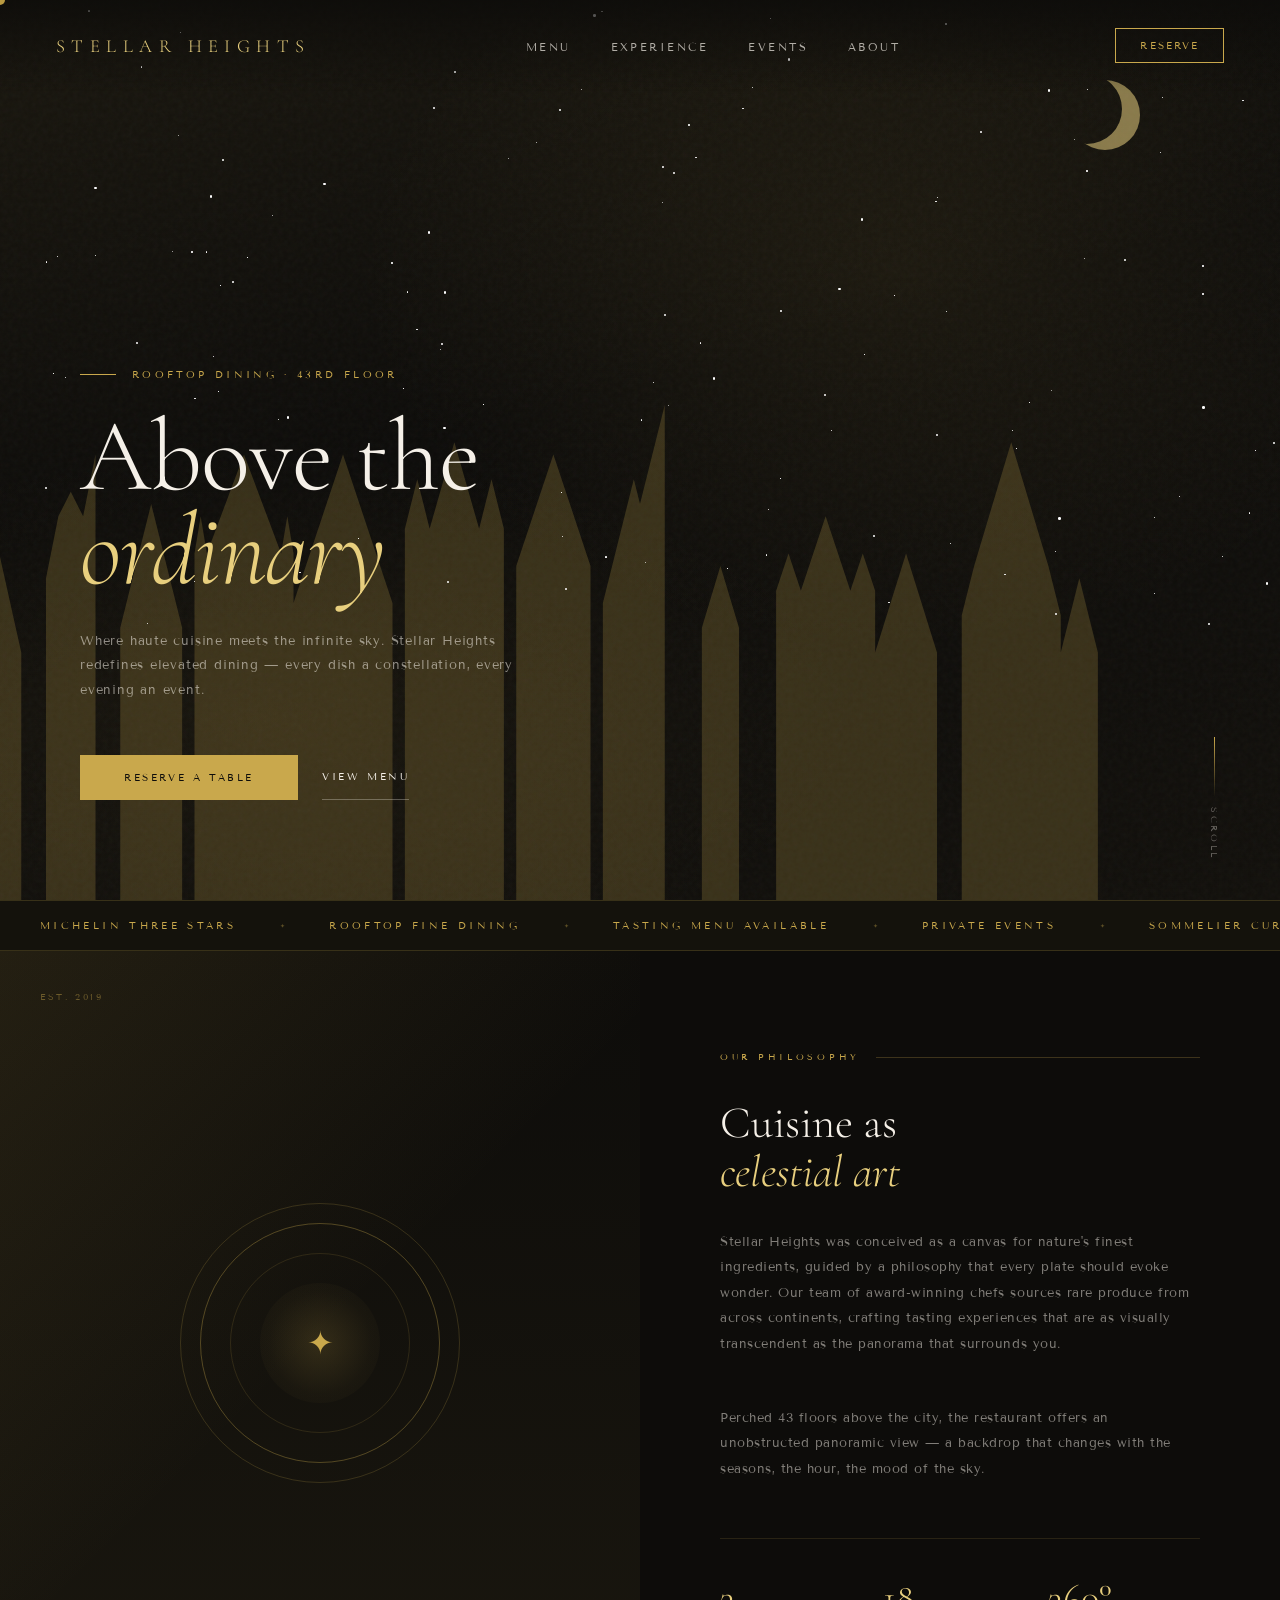
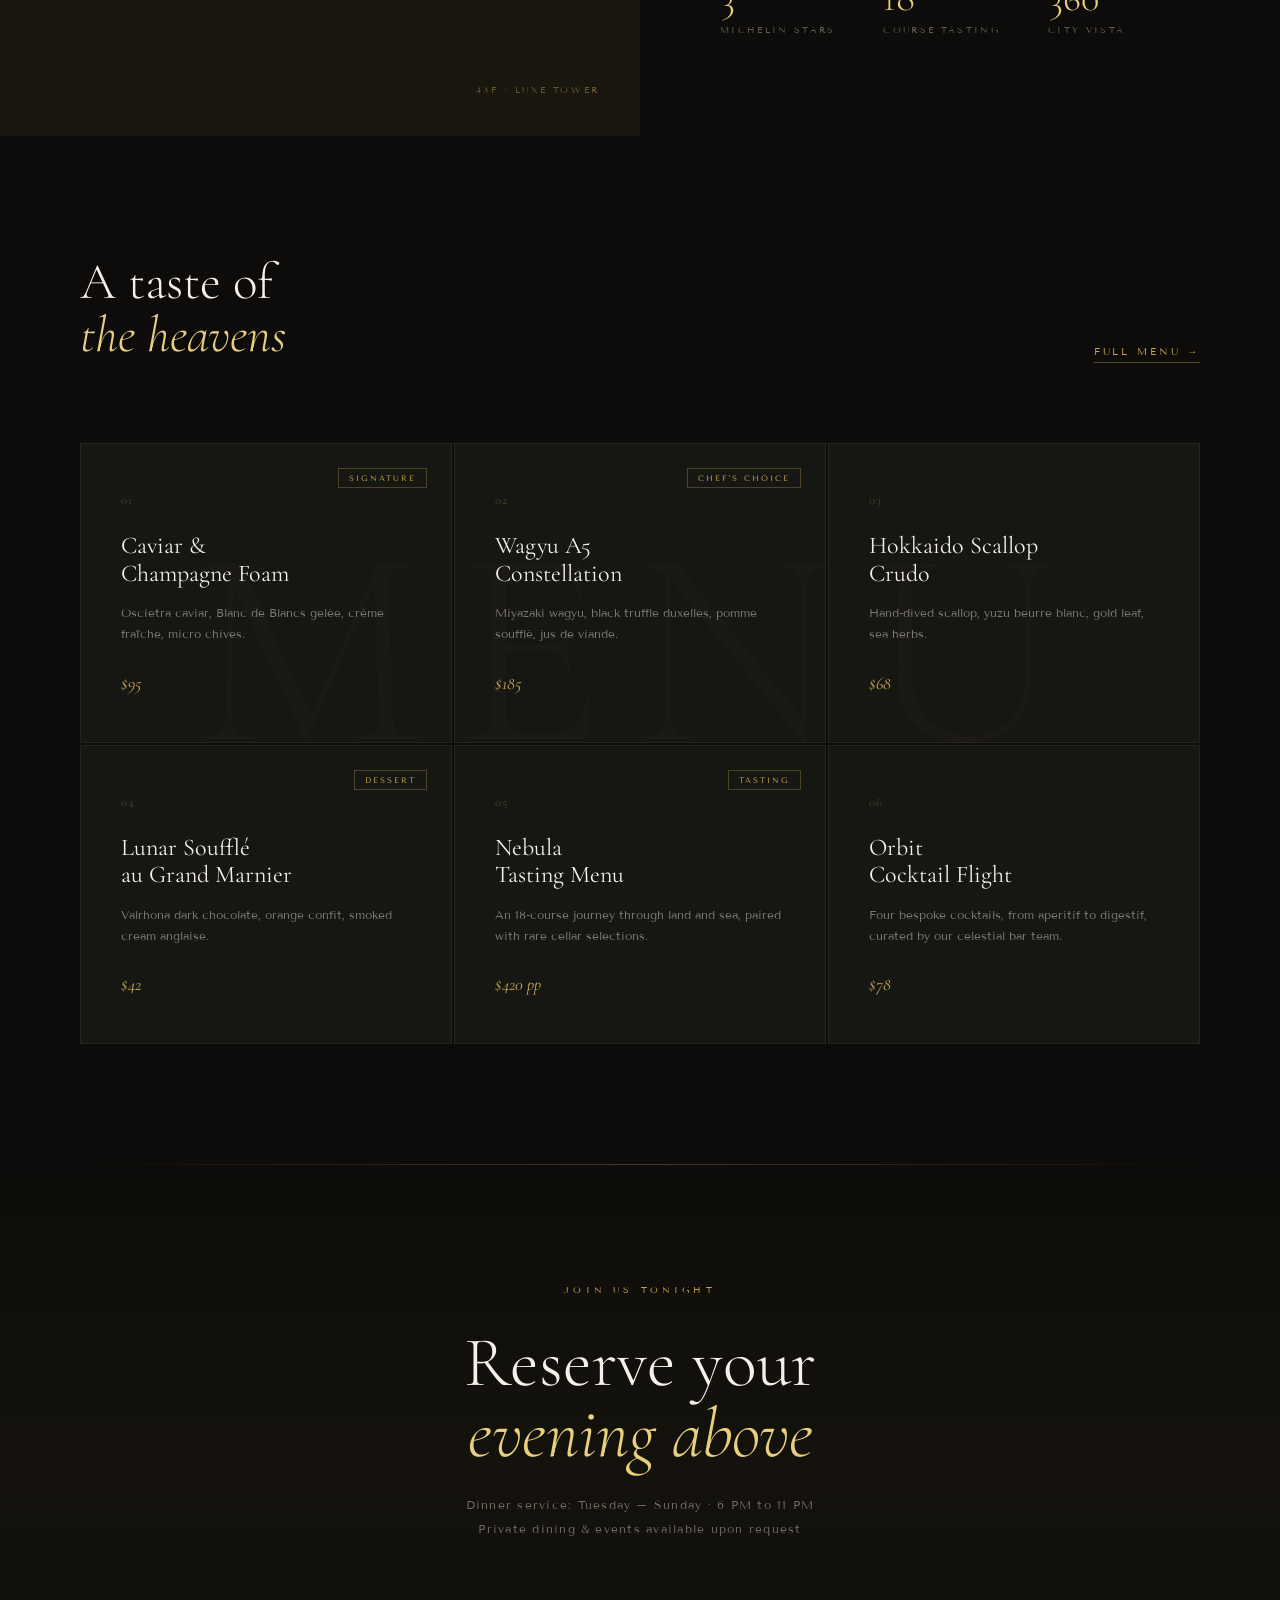
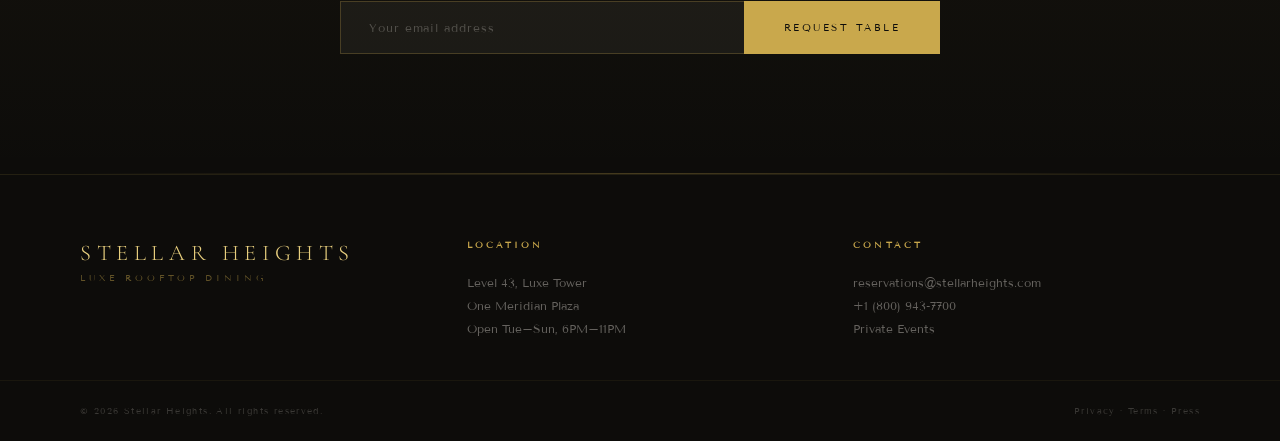
==== index.html @ 27f45a27 "Add files via upload" ====
<!DOCTYPE html>
<html lang="en">
<head>
<meta charset="UTF-8" />
<meta name="viewport" content="width=device-width, initial-scale=1.0" />
<title>Stellar Heights — Luxe Rooftop Dining</title>
<link rel="preconnect" href="https://fonts.googleapis.com" />
<link rel="preconnect" href="https://fonts.gstatic.com" crossorigin />
<link href="https://fonts.googleapis.com/css2?family=Cormorant+Garamond:ital,wght@0,300;0,400;0,600;1,300;1,400&family=Tenor+Sans&display=swap" rel="stylesheet" />
<style>
  :root {
    --gold:    #c9a84c;
    --gold-lt: #e8cf7e;
    --cream:   #f5f0e8;
    --ink:     #0d0c0a;
    --charcoal:#1c1a16;
    --mist:    rgba(245,240,232,0.07);
    --glass:   rgba(245,240,232,0.04);
  }

  *, *::before, *::after { margin: 0; padding: 0; box-sizing: border-box; }

  html { scroll-behavior: smooth; }

  body {
    background: var(--ink);
    color: var(--cream);
    font-family: 'Tenor Sans', sans-serif;
    overflow-x: hidden;
    cursor: none;
  }

  /* ── Custom cursor ── */
  #cursor {
    position: fixed; top: 0; left: 0; z-index: 9999;
    width: 10px; height: 10px;
    border-radius: 50%;
    background: var(--gold);
    pointer-events: none;
    transform: translate(-50%, -50%);
    transition: width .25s, height .25s, background .25s;
    mix-blend-mode: difference;
  }
  #cursor.hover { width: 36px; height: 36px; background: var(--gold-lt); }

  /* ── Noise overlay ── */
  body::before {
    content: '';
    position: fixed; inset: 0; z-index: 1;
    pointer-events: none;
    background-image: url("data:image/svg+xml,%3Csvg viewBox='0 0 200 200' xmlns='http://www.w3.org/2000/svg'%3E%3Cfilter id='n'%3E%3CfeTurbulence type='fractalNoise' baseFrequency='0.9' numOctaves='4' stitchTiles='stitch'/%3E%3C/filter%3E%3Crect width='100%25' height='100%25' filter='url(%23n)' opacity='1'/%3E%3C/svg%3E");
    opacity: 0.035;
  }

  /* ═══════════════════════════════
     NAV
  ═══════════════════════════════ */
  nav {
    position: fixed; top: 0; left: 0; right: 0; z-index: 100;
    display: flex; align-items: center; justify-content: space-between;
    padding: 28px 56px;
    background: linear-gradient(to bottom, rgba(13,12,10,0.85), transparent);
    backdrop-filter: blur(0);
  }

  .nav-logo {
    font-family: 'Cormorant Garamond', serif;
    font-weight: 300;
    font-size: 1.15rem;
    letter-spacing: 0.35em;
    text-transform: uppercase;
    color: var(--gold-lt);
  }

  .nav-links {
    display: flex; gap: 40px; list-style: none;
  }
  .nav-links a {
    text-decoration: none;
    color: var(--cream);
    font-size: 0.7rem;
    letter-spacing: 0.22em;
    text-transform: uppercase;
    opacity: 0.7;
    transition: opacity .3s, color .3s;
  }
  .nav-links a:hover { opacity: 1; color: var(--gold-lt); }

  .nav-reserve {
    font-size: 0.65rem;
    letter-spacing: 0.2em;
    text-transform: uppercase;
    padding: 10px 24px;
    border: 1px solid var(--gold);
    color: var(--gold);
    text-decoration: none;
    transition: background .3s, color .3s;
  }
  .nav-reserve:hover { background: var(--gold); color: var(--ink); }

  /* ═══════════════════════════════
     HERO
  ═══════════════════════════════ */
  .hero {
    position: relative;
    height: 100vh;
    display: flex; align-items: flex-end;
    overflow: hidden;
  }

  .hero-bg {
    position: absolute; inset: 0;
    background:
      radial-gradient(ellipse 60% 60% at 70% 30%, rgba(201,168,76,0.08) 0%, transparent 70%),
      radial-gradient(ellipse 80% 50% at 20% 80%, rgba(201,168,76,0.05) 0%, transparent 60%),
      linear-gradient(165deg, #1a170f 0%, #0d0c0a 45%, #12100c 100%);
  }

  /* Skyline silhouette */
  .hero-skyline {
    position: absolute; bottom: 0; left: 0; right: 0;
    height: 55%;
    opacity: 0.22;
    background-image: url("data:image/svg+xml,%3Csvg xmlns='http://www.w3.org/2000/svg' viewBox='0 0 1440 400' preserveAspectRatio='xMidYMax slice'%3E%3Cpath fill='%23c9a84c' d='M0 400V280l20-5 5-30 5 30 30-10 5-80 5 80 40-15V180l5-40 5 40 10-5V400zm140 0V160l15-60 15 60 10-20V400zm40 0V200l20-90 20 90V400zm60 0V140l10-50 10-20 10 20 10-50V140 400zm60 0V180l25-100 25 100V400zm60 0V120l5-30 5 30 30-80 30 80 5-30 5 30V400zm80 0V160l40-120 40 120V400zm90 0V100l10-40 10 40 20-70 20 70 10-40 10 40V400zm90 0V130l30-90 30 90V400zm70 0V160l20-80 5-20 5 20 20-80V400zm80 0V180l15-50 15 50V400zm60 0V150l10-30 10 30 20-60 20 60 10-30 10 30V400zm80 0V200l25-80 25 80V400zm70 0V170l10-40 30-100 30 100 10 40V400zm80 0V200l15-60 15 60V400z'/%3E%3C/svg%3E");
    background-size: cover;
    background-position: bottom center;
    background-repeat: no-repeat;
  }

  /* Stars */
  .stars {
    position: absolute; inset: 0;
    overflow: hidden;
  }
  .star {
    position: absolute;
    border-radius: 50%;
    background: white;
    animation: twinkle var(--d, 3s) ease-in-out infinite;
    animation-delay: var(--delay, 0s);
  }
  @keyframes twinkle {
    0%, 100% { opacity: var(--lo, 0.15); transform: scale(1); }
    50% { opacity: var(--hi, 0.8); transform: scale(1.3); }
  }

  /* Moon arc */
  .moon {
    position: absolute;
    top: 80px; right: 140px;
    width: 70px; height: 70px;
    border-radius: 50%;
    background: transparent;
    box-shadow: inset -18px -6px 0 0 var(--gold-lt);
    opacity: 0.55;
    filter: blur(0.5px);
    animation: moonFloat 8s ease-in-out infinite;
  }
  @keyframes moonFloat {
    0%, 100% { transform: translateY(0); }
    50% { transform: translateY(-12px); }
  }

  .hero-content {
    position: relative; z-index: 2;
    padding: 0 80px 100px;
    max-width: 780px;
    animation: heroReveal 1.4s cubic-bezier(.16,1,.3,1) both;
    animation-delay: 0.2s;
  }
  @keyframes heroReveal {
    from { opacity: 0; transform: translateY(40px); }
    to   { opacity: 1; transform: translateY(0); }
  }

  .hero-eyebrow {
    display: inline-flex; align-items: center; gap: 16px;
    font-size: 0.6rem;
    letter-spacing: 0.35em;
    text-transform: uppercase;
    color: var(--gold);
    margin-bottom: 28px;
    opacity: 0;
    animation: fadeUp .9s .5s forwards;
  }
  .hero-eyebrow::before {
    content: '';
    display: block; width: 36px; height: 1px;
    background: var(--gold);
  }

  .hero-title {
    font-family: 'Cormorant Garamond', serif;
    font-weight: 300;
    font-size: clamp(4rem, 8vw, 7.5rem);
    line-height: 0.92;
    letter-spacing: -0.01em;
    margin-bottom: 32px;
    opacity: 0;
    animation: fadeUp 1s .65s forwards;
  }
  .hero-title em {
    font-style: italic;
    color: var(--gold-lt);
    display: block;
  }

  .hero-desc {
    font-size: 0.82rem;
    line-height: 1.85;
    letter-spacing: 0.06em;
    color: rgba(245,240,232,0.55);
    max-width: 440px;
    margin-bottom: 52px;
    opacity: 0;
    animation: fadeUp .9s .8s forwards;
  }

  .hero-ctas {
    display: flex; gap: 24px; align-items: center;
    opacity: 0;
    animation: fadeUp .9s .95s forwards;
  }

  .btn-primary {
    padding: 16px 44px;
    background: var(--gold);
    color: var(--ink);
    text-decoration: none;
    font-size: 0.65rem;
    letter-spacing: 0.25em;
    text-transform: uppercase;
    font-family: 'Tenor Sans', sans-serif;
    transition: background .3s, transform .2s;
    display: inline-block;
  }
  .btn-primary:hover { background: var(--gold-lt); transform: translateY(-2px); }

  .btn-ghost {
    padding: 16px 0;
    color: var(--cream);
    text-decoration: none;
    font-size: 0.65rem;
    letter-spacing: 0.25em;
    text-transform: uppercase;
    border-bottom: 1px solid rgba(245,240,232,0.3);
    transition: color .3s, border-color .3s;
  }
  .btn-ghost:hover { color: var(--gold-lt); border-color: var(--gold-lt); }

  /* Scroll indicator */
  .scroll-hint {
    position: absolute; bottom: 40px; right: 60px; z-index: 2;
    display: flex; flex-direction: column; align-items: center; gap: 10px;
    opacity: 0;
    animation: fadeIn 1s 1.4s forwards;
  }
  .scroll-hint span {
    writing-mode: vertical-rl;
    font-size: 0.55rem;
    letter-spacing: 0.3em;
    text-transform: uppercase;
    color: rgba(245,240,232,0.35);
  }
  .scroll-line {
    width: 1px; height: 60px;
    background: linear-gradient(to bottom, var(--gold), transparent);
    animation: scrollPulse 2s ease-in-out infinite;
  }
  @keyframes scrollPulse {
    0% { transform: scaleY(0); transform-origin: top; }
    50% { transform: scaleY(1); transform-origin: top; }
    51% { transform-origin: bottom; }
    100% { transform: scaleY(0); transform-origin: bottom; }
  }

  @keyframes fadeUp {
    from { opacity: 0; transform: translateY(20px); }
    to   { opacity: 1; transform: translateY(0); }
  }
  @keyframes fadeIn {
    from { opacity: 0; }
    to   { opacity: 1; }
  }

  /* ═══════════════════════════════
     MARQUEE BAR
  ═══════════════════════════════ */
  .marquee-bar {
    border-top: 1px solid rgba(201,168,76,0.2);
    border-bottom: 1px solid rgba(201,168,76,0.2);
    padding: 18px 0;
    overflow: hidden;
    position: relative; z-index: 2;
    background: rgba(201,168,76,0.04);
  }
  .marquee-track {
    display: flex; gap: 0;
    white-space: nowrap;
    animation: marquee 22s linear infinite;
  }
  .marquee-item {
    flex-shrink: 0;
    font-size: 0.6rem;
    letter-spacing: 0.35em;
    text-transform: uppercase;
    color: var(--gold);
    padding: 0 40px;
  }
  .marquee-dot {
    color: rgba(201,168,76,0.4);
    padding: 0 4px;
    flex-shrink: 0;
    align-self: center;
    font-size: 0.4rem;
  }
  @keyframes marquee {
    from { transform: translateX(0); }
    to   { transform: translateX(-50%); }
  }

  /* ═══════════════════════════════
     ABOUT / INTRO
  ═══════════════════════════════ */
  .intro {
    display: grid;
    grid-template-columns: 1fr 1fr;
    gap: 0;
    min-height: 80vh;
    position: relative;
  }

  .intro-visual {
    position: relative;
    overflow: hidden;
  }
  .intro-visual-inner {
    position: absolute; inset: 0;
    background:
      linear-gradient(135deg, rgba(201,168,76,0.12) 0%, transparent 50%),
      linear-gradient(180deg, #0d0c0a 0%, #1a170f 100%);
    display: flex; align-items: center; justify-content: center;
  }

  /* Abstract plate / table element */
  .plate-art {
    width: 280px; height: 280px;
    position: relative;
  }
  .plate-ring {
    position: absolute; inset: 0;
    border-radius: 50%;
    border: 1px solid rgba(201,168,76,0.2);
    animation: spin 30s linear infinite;
  }
  .plate-ring:nth-child(2) {
    inset: 20px;
    border-color: rgba(201,168,76,0.35);
    animation-direction: reverse;
    animation-duration: 20s;
  }
  .plate-ring:nth-child(3) {
    inset: 50px;
    border-color: rgba(201,168,76,0.15);
  }
  .plate-center {
    position: absolute; inset: 80px;
    border-radius: 50%;
    background: radial-gradient(circle, rgba(201,168,76,0.18) 0%, rgba(201,168,76,0.04) 60%, transparent 100%);
    display: flex; align-items: center; justify-content: center;
  }
  .plate-center::after {
    content: '✦';
    font-size: 2rem;
    color: var(--gold);
    animation: pulse 3s ease-in-out infinite;
  }
  @keyframes spin { to { transform: rotate(360deg); } }
  @keyframes pulse {
    0%, 100% { opacity: 0.5; transform: scale(1); }
    50% { opacity: 1; transform: scale(1.1); }
  }

  .corner-label {
    position: absolute;
    font-size: 0.55rem;
    letter-spacing: 0.3em;
    text-transform: uppercase;
    color: rgba(201,168,76,0.45);
  }
  .corner-label.tl { top: 40px; left: 40px; }
  .corner-label.br { bottom: 40px; right: 40px; }

  .intro-text {
    padding: 100px 80px;
    display: flex; flex-direction: column; justify-content: center;
  }

  .section-label {
    font-size: 0.58rem;
    letter-spacing: 0.4em;
    text-transform: uppercase;
    color: var(--gold);
    margin-bottom: 36px;
    display: flex; align-items: center; gap: 16px;
  }
  .section-label::after {
    content: '';
    display: block; flex: 1; height: 1px;
    background: rgba(201,168,76,0.25);
  }

  .intro-heading {
    font-family: 'Cormorant Garamond', serif;
    font-weight: 300;
    font-size: clamp(2.4rem, 3.5vw, 3.6rem);
    line-height: 1.1;
    margin-bottom: 32px;
  }
  .intro-heading em { font-style: italic; color: var(--gold-lt); }

  .intro-body {
    font-size: 0.8rem;
    line-height: 2;
    letter-spacing: 0.04em;
    color: rgba(245,240,232,0.5);
    margin-bottom: 48px;
  }

  .stat-row {
    display: flex; gap: 48px; margin-top: 8px;
    padding-top: 40px;
    border-top: 1px solid rgba(201,168,76,0.15);
  }
  .stat { display: flex; flex-direction: column; gap: 6px; }
  .stat-num {
    font-family: 'Cormorant Garamond', serif;
    font-size: 2.4rem;
    font-weight: 300;
    color: var(--gold-lt);
    line-height: 1;
  }
  .stat-label {
    font-size: 0.58rem;
    letter-spacing: 0.25em;
    text-transform: uppercase;
    color: rgba(245,240,232,0.35);
  }

  /* ═══════════════════════════════
     MENU PREVIEW
  ═══════════════════════════════ */
  .menu-section {
    padding: 120px 80px;
    position: relative;
    overflow: hidden;
  }

  .menu-section::before {
    content: 'MENU';
    position: absolute;
    font-family: 'Cormorant Garamond', serif;
    font-size: 22vw;
    font-weight: 300;
    color: rgba(201,168,76,0.025);
    top: 50%; left: 50%;
    transform: translate(-50%, -50%);
    white-space: nowrap;
    pointer-events: none;
    letter-spacing: 0.1em;
  }

  .menu-header {
    display: flex; justify-content: space-between; align-items: flex-end;
    margin-bottom: 80px;
  }

  .menu-title {
    font-family: 'Cormorant Garamond', serif;
    font-weight: 300;
    font-size: clamp(2.8rem, 4vw, 4.2rem);
    line-height: 1.05;
  }
  .menu-title em { font-style: italic; color: var(--gold-lt); display: block; }

  .menu-link {
    font-size: 0.6rem;
    letter-spacing: 0.3em;
    text-transform: uppercase;
    color: var(--gold);
    text-decoration: none;
    border-bottom: 1px solid rgba(201,168,76,0.4);
    padding-bottom: 4px;
    transition: color .3s;
  }
  .menu-link:hover { color: var(--gold-lt); }

  .menu-grid {
    display: grid;
    grid-template-columns: repeat(3, 1fr);
    gap: 2px;
  }

  .menu-card {
    padding: 48px 40px;
    background: var(--glass);
    border: 1px solid rgba(201,168,76,0.1);
    position: relative;
    transition: background .4s, border-color .4s;
    cursor: none;
  }
  .menu-card:hover {
    background: rgba(201,168,76,0.06);
    border-color: rgba(201,168,76,0.3);
  }
  .menu-card:hover .card-num { opacity: 1; }

  .card-num {
    font-family: 'Cormorant Garamond', serif;
    font-size: 0.8rem;
    color: var(--gold);
    opacity: 0.3;
    letter-spacing: 0.1em;
    margin-bottom: 24px;
    transition: opacity .3s;
  }

  .card-name {
    font-family: 'Cormorant Garamond', serif;
    font-size: 1.5rem;
    font-weight: 400;
    line-height: 1.15;
    margin-bottom: 16px;
  }

  .card-desc {
    font-size: 0.72rem;
    line-height: 1.8;
    color: rgba(245,240,232,0.45);
    margin-bottom: 28px;
  }

  .card-price {
    font-family: 'Cormorant Garamond', serif;
    font-size: 1.1rem;
    color: var(--gold);
    font-style: italic;
  }

  .card-tag {
    position: absolute; top: 24px; right: 24px;
    font-size: 0.5rem;
    letter-spacing: 0.25em;
    text-transform: uppercase;
    padding: 4px 10px;
    border: 1px solid rgba(201,168,76,0.3);
    color: var(--gold);
  }

  /* ═══════════════════════════════
     RESERVATION STRIP
  ═══════════════════════════════ */
  .reservation {
    position: relative;
    padding: 120px 80px;
    overflow: hidden;
    text-align: center;
    background: linear-gradient(180deg, transparent 0%, rgba(201,168,76,0.04) 50%, transparent 100%);
  }

  .reservation::before, .reservation::after {
    content: '';
    position: absolute; left: 80px; right: 80px;
    height: 1px;
    background: linear-gradient(to right, transparent, rgba(201,168,76,0.3), transparent);
  }
  .reservation::before { top: 0; }
  .reservation::after { bottom: 0; }

  .res-eyebrow {
    font-size: 0.58rem;
    letter-spacing: 0.45em;
    text-transform: uppercase;
    color: var(--gold);
    margin-bottom: 32px;
  }

  .res-title {
    font-family: 'Cormorant Garamond', serif;
    font-weight: 300;
    font-size: clamp(3rem, 5.5vw, 5.5rem);
    line-height: 1;
    margin-bottom: 24px;
  }
  .res-title em { font-style: italic; color: var(--gold-lt); }

  .res-sub {
    font-size: 0.78rem;
    color: rgba(245,240,232,0.4);
    letter-spacing: 0.1em;
    margin-bottom: 60px;
    line-height: 1.9;
  }

  .res-form {
    display: flex; gap: 0; justify-content: center; max-width: 600px; margin: 0 auto;
  }

  .res-input {
    flex: 1;
    padding: 18px 28px;
    background: rgba(245,240,232,0.05);
    border: 1px solid rgba(201,168,76,0.25);
    border-right: none;
    color: var(--cream);
    font-family: 'Tenor Sans', sans-serif;
    font-size: 0.72rem;
    letter-spacing: 0.08em;
    outline: none;
    transition: border-color .3s, background .3s;
  }
  .res-input::placeholder { color: rgba(245,240,232,0.25); }
  .res-input:focus { border-color: rgba(201,168,76,0.6); background: rgba(201,168,76,0.04); }

  .res-btn {
    padding: 18px 40px;
    background: var(--gold);
    color: var(--ink);
    border: none;
    font-family: 'Tenor Sans', sans-serif;
    font-size: 0.62rem;
    letter-spacing: 0.25em;
    text-transform: uppercase;
    cursor: none;
    transition: background .3s;
  }
  .res-btn:hover { background: var(--gold-lt); }

  /* ═══════════════════════════════
     FOOTER
  ═══════════════════════════════ */
  footer {
    padding: 64px 80px 40px;
    border-top: 1px solid rgba(201,168,76,0.12);
    display: grid;
    grid-template-columns: 1fr 1fr 1fr;
    gap: 40px;
    align-items: start;
  }

  .footer-brand {
    font-family: 'Cormorant Garamond', serif;
    font-size: 1.4rem;
    font-weight: 300;
    letter-spacing: 0.25em;
    color: var(--gold-lt);
    text-transform: uppercase;
  }
  .footer-brand span {
    display: block;
    font-size: 0.55rem;
    letter-spacing: 0.45em;
    color: rgba(201,168,76,0.45);
    margin-top: 6px;
    font-family: 'Tenor Sans', sans-serif;
  }

  .footer-col h4 {
    font-size: 0.55rem;
    letter-spacing: 0.35em;
    text-transform: uppercase;
    color: var(--gold);
    margin-bottom: 20px;
  }
  .footer-col p, .footer-col a {
    display: block;
    font-size: 0.72rem;
    line-height: 2;
    color: rgba(245,240,232,0.38);
    text-decoration: none;
    transition: color .3s;
  }
  .footer-col a:hover { color: var(--gold-lt); }

  .footer-bottom {
    padding: 24px 80px;
    display: flex; justify-content: space-between; align-items: center;
    border-top: 1px solid rgba(201,168,76,0.07);
  }
  .footer-bottom p {
    font-size: 0.58rem;
    letter-spacing: 0.15em;
    color: rgba(245,240,232,0.2);
  }
</style>
</head>
<body>

<!-- Custom cursor -->
<div id="cursor"></div>

<!-- Navigation -->
<nav>
  <div class="nav-logo">Stellar Heights</div>
  <ul class="nav-links">
    <li><a href="#">Menu</a></li>
    <li><a href="#">Experience</a></li>
    <li><a href="#">Events</a></li>
    <li><a href="#">About</a></li>
  </ul>
  <a href="#reserve" class="nav-reserve">Reserve</a>
</nav>

<!-- Hero -->
<section class="hero">
  <div class="hero-bg"></div>
  <div class="hero-skyline"></div>

  <div class="stars" id="stars"></div>
  <div class="moon"></div>

  <div class="hero-content">
    <p class="hero-eyebrow">Rooftop dining · 43rd floor</p>
    <h1 class="hero-title">
      Above the<br>
      <em>ordinary</em>
    </h1>
    <p class="hero-desc">
      Where haute cuisine meets the infinite sky. Stellar Heights redefines elevated dining — every dish a constellation, every evening an event.
    </p>
    <div class="hero-ctas">
      <a href="#reserve" class="btn-primary">Reserve a Table</a>
      <a href="#menu" class="btn-ghost">View Menu</a>
    </div>
  </div>

  <div class="scroll-hint">
    <div class="scroll-line"></div>
    <span>Scroll</span>
  </div>
</section>

<!-- Marquee -->
<div class="marquee-bar">
  <div class="marquee-track" id="marqueeTrack"></div>
</div>

<!-- Intro / About -->
<section class="intro">
  <div class="intro-visual">
    <div class="intro-visual-inner">
      <div class="plate-art">
        <div class="plate-ring"></div>
        <div class="plate-ring"></div>
        <div class="plate-ring"></div>
        <div class="plate-center"></div>
      </div>
      <span class="corner-label tl">Est. 2019</span>
      <span class="corner-label br">43F · Luxe Tower</span>
    </div>
  </div>
  <div class="intro-text">
    <p class="section-label">Our philosophy</p>
    <h2 class="intro-heading">
      Cuisine as<br>
      <em>celestial art</em>
    </h2>
    <p class="intro-body">
      Stellar Heights was conceived as a canvas for nature's finest ingredients, guided by a philosophy that every plate should evoke wonder. Our team of award-winning chefs sources rare produce from across continents, crafting tasting experiences that are as visually transcendent as the panorama that surrounds you.
    </p>
    <p class="intro-body">
      Perched 43 floors above the city, the restaurant offers an unobstructed panoramic view — a backdrop that changes with the seasons, the hour, the mood of the sky.
    </p>
    <div class="stat-row">
      <div class="stat">
        <span class="stat-num">3</span>
        <span class="stat-label">Michelin Stars</span>
      </div>
      <div class="stat">
        <span class="stat-num">18</span>
        <span class="stat-label">Course Tasting</span>
      </div>
      <div class="stat">
        <span class="stat-num">360°</span>
        <span class="stat-label">City Vista</span>
      </div>
    </div>
  </div>
</section>

<!-- Menu Preview -->
<section class="menu-section" id="menu">
  <div class="menu-header">
    <h2 class="menu-title">
      A taste of<br>
      <em>the heavens</em>
    </h2>
    <a href="#" class="menu-link">Full menu →</a>
  </div>

  <div class="menu-grid">
    <div class="menu-card">
      <div class="card-num">01</div>
      <h3 class="card-name">Caviar &amp;<br>Champagne Foam</h3>
      <p class="card-desc">Oscietra caviar, Blanc de Blancs gelée, crème fraîche, micro chives.</p>
      <span class="card-price">$95</span>
      <span class="card-tag">Signature</span>
    </div>
    <div class="menu-card">
      <div class="card-num">02</div>
      <h3 class="card-name">Wagyu A5<br>Constellation</h3>
      <p class="card-desc">Miyazaki wagyu, black truffle duxelles, pomme soufflé, jus de viande.</p>
      <span class="card-price">$185</span>
      <span class="card-tag">Chef's Choice</span>
    </div>
    <div class="menu-card">
      <div class="card-num">03</div>
      <h3 class="card-name">Hokkaido Scallop<br>Crudo</h3>
      <p class="card-desc">Hand-dived scallop, yuzu beurre blanc, gold leaf, sea herbs.</p>
      <span class="card-price">$68</span>
    </div>
    <div class="menu-card">
      <div class="card-num">04</div>
      <h3 class="card-name">Lunar Soufflé<br>au Grand Marnier</h3>
      <p class="card-desc">Valrhona dark chocolate, orange confit, smoked cream anglaise.</p>
      <span class="card-price">$42</span>
      <span class="card-tag">Dessert</span>
    </div>
    <div class="menu-card">
      <div class="card-num">05</div>
      <h3 class="card-name">Nebula<br>Tasting Menu</h3>
      <p class="card-desc">An 18-course journey through land and sea, paired with rare cellar selections.</p>
      <span class="card-price">$420 pp</span>
      <span class="card-tag">Tasting</span>
    </div>
    <div class="menu-card">
      <div class="card-num">06</div>
      <h3 class="card-name">Orbit<br>Cocktail Flight</h3>
      <p class="card-desc">Four bespoke cocktails, from aperitif to digestif, curated by our celestial bar team.</p>
      <span class="card-price">$78</span>
    </div>
  </div>
</section>

<!-- Reservation -->
<section class="reservation" id="reserve">
  <p class="res-eyebrow">Join us tonight</p>
  <h2 class="res-title">
    Reserve your<br>
    <em>evening above</em>
  </h2>
  <p class="res-sub">
    Dinner service: Tuesday – Sunday · 6 PM to 11 PM<br>
    Private dining &amp; events available upon request
  </p>
  <div class="res-form">
    <input class="res-input" type="email" placeholder="Your email address" />
    <button class="res-btn">Request Table</button>
  </div>
</section>

<!-- Footer -->
<footer>
  <div>
    <div class="footer-brand">
      Stellar Heights
      <span>Luxe Rooftop Dining</span>
    </div>
  </div>
  <div class="footer-col">
    <h4>Location</h4>
    <p>Level 43, Luxe Tower<br>One Meridian Plaza<br>Open Tue–Sun, 6PM–11PM</p>
  </div>
  <div class="footer-col">
    <h4>Contact</h4>
    <a href="#">reservations@stellarheights.com</a>
    <a href="#">+1 (800) 943-7700</a>
    <a href="#">Private Events</a>
  </div>
</footer>
<div class="footer-bottom">
  <p>© 2026 Stellar Heights. All rights reserved.</p>
  <p>Privacy · Terms · Press</p>
</div>

<script>
  /* Cursor */
  const cursor = document.getElementById('cursor');
  document.addEventListener('mousemove', e => {
    cursor.style.left = e.clientX + 'px';
    cursor.style.top  = e.clientY + 'px';
  });
  document.querySelectorAll('a, button, .menu-card').forEach(el => {
    el.addEventListener('mouseenter', () => cursor.classList.add('hover'));
    el.addEventListener('mouseleave', () => cursor.classList.remove('hover'));
  });

  /* Stars */
  const starsContainer = document.getElementById('stars');
  for (let i = 0; i < 120; i++) {
    const s = document.createElement('div');
    s.className = 'star';
    const size = Math.random() * 2.2 + 0.4;
    Object.assign(s.style, {
      width: size + 'px', height: size + 'px',
      top:  Math.random() * 70 + '%',
      left: Math.random() * 100 + '%',
      '--d':    (Math.random() * 4 + 2) + 's',
      '--delay': (Math.random() * 5) + 's',
      '--lo':   Math.random() * 0.15 + 0.05,
      '--hi':   Math.random() * 0.6 + 0.3,
    });
    starsContainer.appendChild(s);
  }

  /* Marquee */
  const items = ['Michelin Three Stars', 'Rooftop Fine Dining', 'Tasting Menu Available', 'Private Events', 'Sommelier Curated Pairings', 'Open Tue – Sun', 'Level 43'];
  const track = document.getElementById('marqueeTrack');
  const fill = [...items, ...items].map((txt, i) =>
    `<span class="marquee-item">${txt}</span>${i < items.length * 2 - 1 ? '<span class="marquee-dot">✦</span>' : ''}`
  ).join('');
  track.innerHTML = fill + fill; // duplicate for seamless loop
</script>

</body>
</html>
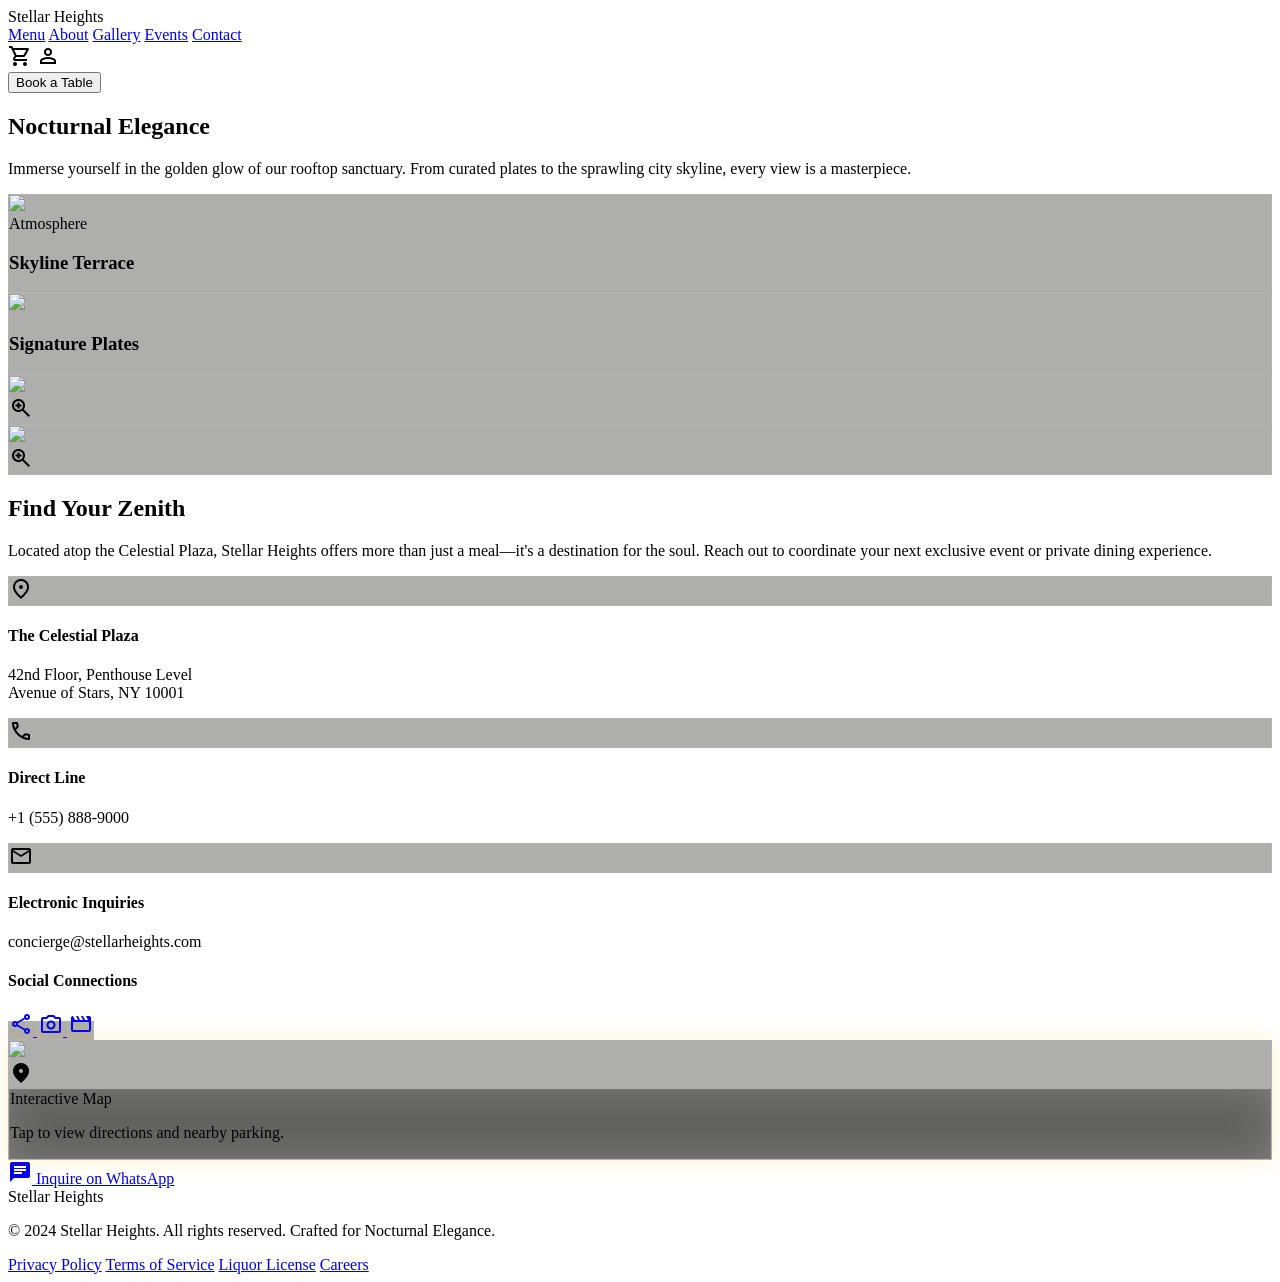
==== commit e7ce5e14: "Update index.html" ====
--- a/index.html
+++ b/index.html
@@ -1,926 +1,275 @@
 <!DOCTYPE html>
-<html lang="en">
-<head>
-<meta charset="UTF-8" />
-<meta name="viewport" content="width=device-width, initial-scale=1.0" />
-<title>Stellar Heights — Luxe Rooftop Dining</title>
-<link rel="preconnect" href="https://fonts.googleapis.com" />
-<link rel="preconnect" href="https://fonts.gstatic.com" crossorigin />
-<link href="https://fonts.googleapis.com/css2?family=Cormorant+Garamond:ital,wght@0,300;0,400;0,600;1,300;1,400&family=Tenor+Sans&display=swap" rel="stylesheet" />
+
+<html class="dark" lang="en"><head>
+<meta charset="utf-8"/>
+<meta content="width=device-width, initial-scale=1.0" name="viewport"/>
+<script src="https://cdn.tailwindcss.com?plugins=forms,container-queries"></script>
+<link href="https://fonts.googleapis.com/css2?family=Montserrat:wght@400;500;600;700&amp;family=Playfair+Display:wght@600;700&amp;display=swap" rel="stylesheet"/>
+<link href="https://fonts.googleapis.com/css2?family=Material+Symbols+Outlined:wght,FILL@100..700,0..1&amp;display=swap" rel="stylesheet"/>
+<link href="https://fonts.googleapis.com/css2?family=Material+Symbols+Outlined:wght,FILL@100..700,0..1&amp;display=swap" rel="stylesheet"/>
+<script id="tailwind-config">
+    tailwind.config = {
+      darkMode: "class",
+      theme: {
+        extend: {
+          "colors": {
+            "error-container": "#93000a",
+            "surface-dim": "#131313",
+            "secondary-fixed-dim": "#e9c349",
+            "primary-container": "#ffb800",
+            "on-error": "#690005",
+            "secondary-container": "#af8d11",
+            "on-tertiary-fixed": "#001f27",
+            "surface-container": "#201f1f",
+            "on-tertiary": "#003641",
+            "surface-container-lowest": "#0e0e0e",
+            "on-secondary-fixed-variant": "#574500",
+            "on-tertiary-fixed-variant": "#004e5d",
+            "background": "#131313",
+            "on-background": "#e5e2e1",
+            "inverse-surface": "#e5e2e1",
+            "surface": "#131313",
+            "outline": "#9e8f78",
+            "error": "#ffb4ab",
+            "primary": "#ffdca1",
+            "on-error-container": "#ffdad6",
+            "primary-fixed-dim": "#ffba20",
+            "on-primary-container": "#6b4c00",
+            "surface-bright": "#3a3939",
+            "tertiary-fixed-dim": "#17d8ff",
+            "on-primary": "#412d00",
+            "outline-variant": "#514532",
+            "surface-container-high": "#2a2a2a",
+            "tertiary-container": "#00d7fe",
+            "surface-tint": "#ffba20",
+            "primary-fixed": "#ffdea8",
+            "secondary": "#e9c349",
+            "surface-container-low": "#1c1b1b",
+            "on-surface-variant": "#d5c4ab",
+            "surface-container-highest": "#353534",
+            "on-tertiary-container": "#005a6b",
+            "on-surface": "#e5e2e1",
+            "on-primary-fixed": "#271900",
+            "secondary-fixed": "#ffe088",
+            "surface-variant": "#353534",
+            "on-secondary": "#3c2f00",
+            "tertiary": "#abebff",
+            "tertiary-fixed": "#b0ecff",
+            "on-secondary-fixed": "#241a00",
+            "on-primary-fixed-variant": "#5e4200",
+            "inverse-primary": "#7c5800",
+            "on-secondary-container": "#342800",
+            "inverse-on-surface": "#313030"
+          },
+          "borderRadius": {
+            "DEFAULT": "0.25rem",
+            "lg": "0.5rem",
+            "xl": "0.75rem",
+            "full": "9999px"
+          },
+          "spacing": {
+            "gutter": "24px",
+            "margin-desktop": "64px",
+            "unit": "8px",
+            "margin-mobile": "20px",
+            "container-max": "1280px"
+          },
+          "fontFamily": {
+            "headline-xl": ["Playfair Display"],
+            "label-sm": ["Montserrat"],
+            "headline-xl-mobile": ["Playfair Display"],
+            "headline-md": ["Playfair Display"],
+            "label-lg": ["Montserrat"],
+            "body-md": ["Montserrat"],
+            "headline-lg": ["Playfair Display"],
+            "body-lg": ["Montserrat"]
+          },
+          "fontSize": {
+            "headline-xl": ["64px", {"lineHeight": "1.1", "letterSpacing": "-0.02em", "fontWeight": "700"}],
+            "label-sm": ["12px", {"lineHeight": "1.0", "letterSpacing": "0.05em", "fontWeight": "500"}],
+            "headline-xl-mobile": ["40px", {"lineHeight": "1.2", "fontWeight": "700"}],
+            "headline-md": ["32px", {"lineHeight": "1.3", "fontWeight": "600"}],
+            "label-lg": ["14px", {"lineHeight": "1.0", "letterSpacing": "0.1em", "fontWeight": "600"}],
+            "body-md": ["16px", {"lineHeight": "1.6", "fontWeight": "400"}],
+            "headline-lg": ["48px", {"lineHeight": "1.2", "fontWeight": "600"}],
+            "body-lg": ["18px", {"lineHeight": "1.6", "letterSpacing": "0.01em", "fontWeight": "400"}]
+          }
+        },
+      },
+    }
+  </script>
 <style>
-  :root {
-    --gold:    #c9a84c;
-    --gold-lt: #e8cf7e;
-    --cream:   #f5f0e8;
-    --ink:     #0d0c0a;
-    --charcoal:#1c1a16;
-    --mist:    rgba(245,240,232,0.07);
-    --glass:   rgba(245,240,232,0.04);
-  }
-
-  *, *::before, *::after { margin: 0; padding: 0; box-sizing: border-box; }
-
-  html { scroll-behavior: smooth; }
-
-  body {
-    background: var(--ink);
-    color: var(--cream);
-    font-family: 'Tenor Sans', sans-serif;
-    overflow-x: hidden;
-    cursor: none;
-  }
-
-  /* ── Custom cursor ── */
-  #cursor {
-    position: fixed; top: 0; left: 0; z-index: 9999;
-    width: 10px; height: 10px;
-    border-radius: 50%;
-    background: var(--gold);
-    pointer-events: none;
-    transform: translate(-50%, -50%);
-    transition: width .25s, height .25s, background .25s;
-    mix-blend-mode: difference;
-  }
-  #cursor.hover { width: 36px; height: 36px; background: var(--gold-lt); }
-
-  /* ── Noise overlay ── */
-  body::before {
-    content: '';
-    position: fixed; inset: 0; z-index: 1;
-    pointer-events: none;
-    background-image: url("data:image/svg+xml,%3Csvg viewBox='0 0 200 200' xmlns='http://www.w3.org/2000/svg'%3E%3Cfilter id='n'%3E%3CfeTurbulence type='fractalNoise' baseFrequency='0.9' numOctaves='4' stitchTiles='stitch'/%3E%3C/filter%3E%3Crect width='100%25' height='100%25' filter='url(%23n)' opacity='1'/%3E%3C/svg%3E");
-    opacity: 0.035;
-  }
-
-  /* ═══════════════════════════════
-     NAV
-  ═══════════════════════════════ */
-  nav {
-    position: fixed; top: 0; left: 0; right: 0; z-index: 100;
-    display: flex; align-items: center; justify-content: space-between;
-    padding: 28px 56px;
-    background: linear-gradient(to bottom, rgba(13,12,10,0.85), transparent);
-    backdrop-filter: blur(0);
-  }
-
-  .nav-logo {
-    font-family: 'Cormorant Garamond', serif;
-    font-weight: 300;
-    font-size: 1.15rem;
-    letter-spacing: 0.35em;
-    text-transform: uppercase;
-    color: var(--gold-lt);
-  }
-
-  .nav-links {
-    display: flex; gap: 40px; list-style: none;
-  }
-  .nav-links a {
-    text-decoration: none;
-    color: var(--cream);
-    font-size: 0.7rem;
-    letter-spacing: 0.22em;
-    text-transform: uppercase;
-    opacity: 0.7;
-    transition: opacity .3s, color .3s;
-  }
-  .nav-links a:hover { opacity: 1; color: var(--gold-lt); }
-
-  .nav-reserve {
-    font-size: 0.65rem;
-    letter-spacing: 0.2em;
-    text-transform: uppercase;
-    padding: 10px 24px;
-    border: 1px solid var(--gold);
-    color: var(--gold);
-    text-decoration: none;
-    transition: background .3s, color .3s;
-  }
-  .nav-reserve:hover { background: var(--gold); color: var(--ink); }
-
-  /* ═══════════════════════════════
-     HERO
-  ═══════════════════════════════ */
-  .hero {
-    position: relative;
-    height: 100vh;
-    display: flex; align-items: flex-end;
-    overflow: hidden;
-  }
-
-  .hero-bg {
-    position: absolute; inset: 0;
-    background:
-      radial-gradient(ellipse 60% 60% at 70% 30%, rgba(201,168,76,0.08) 0%, transparent 70%),
-      radial-gradient(ellipse 80% 50% at 20% 80%, rgba(201,168,76,0.05) 0%, transparent 60%),
-      linear-gradient(165deg, #1a170f 0%, #0d0c0a 45%, #12100c 100%);
-  }
-
-  /* Skyline silhouette */
-  .hero-skyline {
-    position: absolute; bottom: 0; left: 0; right: 0;
-    height: 55%;
-    opacity: 0.22;
-    background-image: url("data:image/svg+xml,%3Csvg xmlns='http://www.w3.org/2000/svg' viewBox='0 0 1440 400' preserveAspectRatio='xMidYMax slice'%3E%3Cpath fill='%23c9a84c' d='M0 400V280l20-5 5-30 5 30 30-10 5-80 5 80 40-15V180l5-40 5 40 10-5V400zm140 0V160l15-60 15 60 10-20V400zm40 0V200l20-90 20 90V400zm60 0V140l10-50 10-20 10 20 10-50V140 400zm60 0V180l25-100 25 100V400zm60 0V120l5-30 5 30 30-80 30 80 5-30 5 30V400zm80 0V160l40-120 40 120V400zm90 0V100l10-40 10 40 20-70 20 70 10-40 10 40V400zm90 0V130l30-90 30 90V400zm70 0V160l20-80 5-20 5 20 20-80V400zm80 0V180l15-50 15 50V400zm60 0V150l10-30 10 30 20-60 20 60 10-30 10 30V400zm80 0V200l25-80 25 80V400zm70 0V170l10-40 30-100 30 100 10 40V400zm80 0V200l15-60 15 60V400z'/%3E%3C/svg%3E");
-    background-size: cover;
-    background-position: bottom center;
-    background-repeat: no-repeat;
-  }
-
-  /* Stars */
-  .stars {
-    position: absolute; inset: 0;
-    overflow: hidden;
-  }
-  .star {
-    position: absolute;
-    border-radius: 50%;
-    background: white;
-    animation: twinkle var(--d, 3s) ease-in-out infinite;
-    animation-delay: var(--delay, 0s);
-  }
-  @keyframes twinkle {
-    0%, 100% { opacity: var(--lo, 0.15); transform: scale(1); }
-    50% { opacity: var(--hi, 0.8); transform: scale(1.3); }
-  }
-
-  /* Moon arc */
-  .moon {
-    position: absolute;
-    top: 80px; right: 140px;
-    width: 70px; height: 70px;
-    border-radius: 50%;
-    background: transparent;
-    box-shadow: inset -18px -6px 0 0 var(--gold-lt);
-    opacity: 0.55;
-    filter: blur(0.5px);
-    animation: moonFloat 8s ease-in-out infinite;
-  }
-  @keyframes moonFloat {
-    0%, 100% { transform: translateY(0); }
-    50% { transform: translateY(-12px); }
-  }
-
-  .hero-content {
-    position: relative; z-index: 2;
-    padding: 0 80px 100px;
-    max-width: 780px;
-    animation: heroReveal 1.4s cubic-bezier(.16,1,.3,1) both;
-    animation-delay: 0.2s;
-  }
-  @keyframes heroReveal {
-    from { opacity: 0; transform: translateY(40px); }
-    to   { opacity: 1; transform: translateY(0); }
-  }
-
-  .hero-eyebrow {
-    display: inline-flex; align-items: center; gap: 16px;
-    font-size: 0.6rem;
-    letter-spacing: 0.35em;
-    text-transform: uppercase;
-    color: var(--gold);
-    margin-bottom: 28px;
-    opacity: 0;
-    animation: fadeUp .9s .5s forwards;
-  }
-  .hero-eyebrow::before {
-    content: '';
-    display: block; width: 36px; height: 1px;
-    background: var(--gold);
-  }
-
-  .hero-title {
-    font-family: 'Cormorant Garamond', serif;
-    font-weight: 300;
-    font-size: clamp(4rem, 8vw, 7.5rem);
-    line-height: 0.92;
-    letter-spacing: -0.01em;
-    margin-bottom: 32px;
-    opacity: 0;
-    animation: fadeUp 1s .65s forwards;
-  }
-  .hero-title em {
-    font-style: italic;
-    color: var(--gold-lt);
-    display: block;
-  }
-
-  .hero-desc {
-    font-size: 0.82rem;
-    line-height: 1.85;
-    letter-spacing: 0.06em;
-    color: rgba(245,240,232,0.55);
-    max-width: 440px;
-    margin-bottom: 52px;
-    opacity: 0;
-    animation: fadeUp .9s .8s forwards;
-  }
-
-  .hero-ctas {
-    display: flex; gap: 24px; align-items: center;
-    opacity: 0;
-    animation: fadeUp .9s .95s forwards;
-  }
-
-  .btn-primary {
-    padding: 16px 44px;
-    background: var(--gold);
-    color: var(--ink);
-    text-decoration: none;
-    font-size: 0.65rem;
-    letter-spacing: 0.25em;
-    text-transform: uppercase;
-    font-family: 'Tenor Sans', sans-serif;
-    transition: background .3s, transform .2s;
-    display: inline-block;
-  }
-  .btn-primary:hover { background: var(--gold-lt); transform: translateY(-2px); }
-
-  .btn-ghost {
-    padding: 16px 0;
-    color: var(--cream);
-    text-decoration: none;
-    font-size: 0.65rem;
-    letter-spacing: 0.25em;
-    text-transform: uppercase;
-    border-bottom: 1px solid rgba(245,240,232,0.3);
-    transition: color .3s, border-color .3s;
-  }
-  .btn-ghost:hover { color: var(--gold-lt); border-color: var(--gold-lt); }
-
-  /* Scroll indicator */
-  .scroll-hint {
-    position: absolute; bottom: 40px; right: 60px; z-index: 2;
-    display: flex; flex-direction: column; align-items: center; gap: 10px;
-    opacity: 0;
-    animation: fadeIn 1s 1.4s forwards;
-  }
-  .scroll-hint span {
-    writing-mode: vertical-rl;
-    font-size: 0.55rem;
-    letter-spacing: 0.3em;
-    text-transform: uppercase;
-    color: rgba(245,240,232,0.35);
-  }
-  .scroll-line {
-    width: 1px; height: 60px;
-    background: linear-gradient(to bottom, var(--gold), transparent);
-    animation: scrollPulse 2s ease-in-out infinite;
-  }
-  @keyframes scrollPulse {
-    0% { transform: scaleY(0); transform-origin: top; }
-    50% { transform: scaleY(1); transform-origin: top; }
-    51% { transform-origin: bottom; }
-    100% { transform: scaleY(0); transform-origin: bottom; }
-  }
-
-  @keyframes fadeUp {
-    from { opacity: 0; transform: translateY(20px); }
-    to   { opacity: 1; transform: translateY(0); }
-  }
-  @keyframes fadeIn {
-    from { opacity: 0; }
-    to   { opacity: 1; }
-  }
-
-  /* ═══════════════════════════════
-     MARQUEE BAR
-  ═══════════════════════════════ */
-  .marquee-bar {
-    border-top: 1px solid rgba(201,168,76,0.2);
-    border-bottom: 1px solid rgba(201,168,76,0.2);
-    padding: 18px 0;
-    overflow: hidden;
-    position: relative; z-index: 2;
-    background: rgba(201,168,76,0.04);
-  }
-  .marquee-track {
-    display: flex; gap: 0;
-    white-space: nowrap;
-    animation: marquee 22s linear infinite;
-  }
-  .marquee-item {
-    flex-shrink: 0;
-    font-size: 0.6rem;
-    letter-spacing: 0.35em;
-    text-transform: uppercase;
-    color: var(--gold);
-    padding: 0 40px;
-  }
-  .marquee-dot {
-    color: rgba(201,168,76,0.4);
-    padding: 0 4px;
-    flex-shrink: 0;
-    align-self: center;
-    font-size: 0.4rem;
-  }
-  @keyframes marquee {
-    from { transform: translateX(0); }
-    to   { transform: translateX(-50%); }
-  }
-
-  /* ═══════════════════════════════
-     ABOUT / INTRO
-  ═══════════════════════════════ */
-  .intro {
-    display: grid;
-    grid-template-columns: 1fr 1fr;
-    gap: 0;
-    min-height: 80vh;
-    position: relative;
-  }
-
-  .intro-visual {
-    position: relative;
-    overflow: hidden;
-  }
-  .intro-visual-inner {
-    position: absolute; inset: 0;
-    background:
-      linear-gradient(135deg, rgba(201,168,76,0.12) 0%, transparent 50%),
-      linear-gradient(180deg, #0d0c0a 0%, #1a170f 100%);
-    display: flex; align-items: center; justify-content: center;
-  }
-
-  /* Abstract plate / table element */
-  .plate-art {
-    width: 280px; height: 280px;
-    position: relative;
-  }
-  .plate-ring {
-    position: absolute; inset: 0;
-    border-radius: 50%;
-    border: 1px solid rgba(201,168,76,0.2);
-    animation: spin 30s linear infinite;
-  }
-  .plate-ring:nth-child(2) {
-    inset: 20px;
-    border-color: rgba(201,168,76,0.35);
-    animation-direction: reverse;
-    animation-duration: 20s;
-  }
-  .plate-ring:nth-child(3) {
-    inset: 50px;
-    border-color: rgba(201,168,76,0.15);
-  }
-  .plate-center {
-    position: absolute; inset: 80px;
-    border-radius: 50%;
-    background: radial-gradient(circle, rgba(201,168,76,0.18) 0%, rgba(201,168,76,0.04) 60%, transparent 100%);
-    display: flex; align-items: center; justify-content: center;
-  }
-  .plate-center::after {
-    content: '✦';
-    font-size: 2rem;
-    color: var(--gold);
-    animation: pulse 3s ease-in-out infinite;
-  }
-  @keyframes spin { to { transform: rotate(360deg); } }
-  @keyframes pulse {
-    0%, 100% { opacity: 0.5; transform: scale(1); }
-    50% { opacity: 1; transform: scale(1.1); }
-  }
-
-  .corner-label {
-    position: absolute;
-    font-size: 0.55rem;
-    letter-spacing: 0.3em;
-    text-transform: uppercase;
-    color: rgba(201,168,76,0.45);
-  }
-  .corner-label.tl { top: 40px; left: 40px; }
-  .corner-label.br { bottom: 40px; right: 40px; }
-
-  .intro-text {
-    padding: 100px 80px;
-    display: flex; flex-direction: column; justify-content: center;
-  }
-
-  .section-label {
-    font-size: 0.58rem;
-    letter-spacing: 0.4em;
-    text-transform: uppercase;
-    color: var(--gold);
-    margin-bottom: 36px;
-    display: flex; align-items: center; gap: 16px;
-  }
-  .section-label::after {
-    content: '';
-    display: block; flex: 1; height: 1px;
-    background: rgba(201,168,76,0.25);
-  }
-
-  .intro-heading {
-    font-family: 'Cormorant Garamond', serif;
-    font-weight: 300;
-    font-size: clamp(2.4rem, 3.5vw, 3.6rem);
-    line-height: 1.1;
-    margin-bottom: 32px;
-  }
-  .intro-heading em { font-style: italic; color: var(--gold-lt); }
-
-  .intro-body {
-    font-size: 0.8rem;
-    line-height: 2;
-    letter-spacing: 0.04em;
-    color: rgba(245,240,232,0.5);
-    margin-bottom: 48px;
-  }
-
-  .stat-row {
-    display: flex; gap: 48px; margin-top: 8px;
-    padding-top: 40px;
-    border-top: 1px solid rgba(201,168,76,0.15);
-  }
-  .stat { display: flex; flex-direction: column; gap: 6px; }
-  .stat-num {
-    font-family: 'Cormorant Garamond', serif;
-    font-size: 2.4rem;
-    font-weight: 300;
-    color: var(--gold-lt);
-    line-height: 1;
-  }
-  .stat-label {
-    font-size: 0.58rem;
-    letter-spacing: 0.25em;
-    text-transform: uppercase;
-    color: rgba(245,240,232,0.35);
-  }
-
-  /* ═══════════════════════════════
-     MENU PREVIEW
-  ═══════════════════════════════ */
-  .menu-section {
-    padding: 120px 80px;
-    position: relative;
-    overflow: hidden;
-  }
-
-  .menu-section::before {
-    content: 'MENU';
-    position: absolute;
-    font-family: 'Cormorant Garamond', serif;
-    font-size: 22vw;
-    font-weight: 300;
-    color: rgba(201,168,76,0.025);
-    top: 50%; left: 50%;
-    transform: translate(-50%, -50%);
-    white-space: nowrap;
-    pointer-events: none;
-    letter-spacing: 0.1em;
-  }
-
-  .menu-header {
-    display: flex; justify-content: space-between; align-items: flex-end;
-    margin-bottom: 80px;
-  }
-
-  .menu-title {
-    font-family: 'Cormorant Garamond', serif;
-    font-weight: 300;
-    font-size: clamp(2.8rem, 4vw, 4.2rem);
-    line-height: 1.05;
-  }
-  .menu-title em { font-style: italic; color: var(--gold-lt); display: block; }
-
-  .menu-link {
-    font-size: 0.6rem;
-    letter-spacing: 0.3em;
-    text-transform: uppercase;
-    color: var(--gold);
-    text-decoration: none;
-    border-bottom: 1px solid rgba(201,168,76,0.4);
-    padding-bottom: 4px;
-    transition: color .3s;
-  }
-  .menu-link:hover { color: var(--gold-lt); }
-
-  .menu-grid {
-    display: grid;
-    grid-template-columns: repeat(3, 1fr);
-    gap: 2px;
-  }
-
-  .menu-card {
-    padding: 48px 40px;
-    background: var(--glass);
-    border: 1px solid rgba(201,168,76,0.1);
-    position: relative;
-    transition: background .4s, border-color .4s;
-    cursor: none;
-  }
-  .menu-card:hover {
-    background: rgba(201,168,76,0.06);
-    border-color: rgba(201,168,76,0.3);
-  }
-  .menu-card:hover .card-num { opacity: 1; }
-
-  .card-num {
-    font-family: 'Cormorant Garamond', serif;
-    font-size: 0.8rem;
-    color: var(--gold);
-    opacity: 0.3;
-    letter-spacing: 0.1em;
-    margin-bottom: 24px;
-    transition: opacity .3s;
-  }
-
-  .card-name {
-    font-family: 'Cormorant Garamond', serif;
-    font-size: 1.5rem;
-    font-weight: 400;
-    line-height: 1.15;
-    margin-bottom: 16px;
-  }
-
-  .card-desc {
-    font-size: 0.72rem;
-    line-height: 1.8;
-    color: rgba(245,240,232,0.45);
-    margin-bottom: 28px;
-  }
-
-  .card-price {
-    font-family: 'Cormorant Garamond', serif;
-    font-size: 1.1rem;
-    color: var(--gold);
-    font-style: italic;
-  }
-
-  .card-tag {
-    position: absolute; top: 24px; right: 24px;
-    font-size: 0.5rem;
-    letter-spacing: 0.25em;
-    text-transform: uppercase;
-    padding: 4px 10px;
-    border: 1px solid rgba(201,168,76,0.3);
-    color: var(--gold);
-  }
-
-  /* ═══════════════════════════════
-     RESERVATION STRIP
-  ═══════════════════════════════ */
-  .reservation {
-    position: relative;
-    padding: 120px 80px;
-    overflow: hidden;
-    text-align: center;
-    background: linear-gradient(180deg, transparent 0%, rgba(201,168,76,0.04) 50%, transparent 100%);
-  }
-
-  .reservation::before, .reservation::after {
-    content: '';
-    position: absolute; left: 80px; right: 80px;
-    height: 1px;
-    background: linear-gradient(to right, transparent, rgba(201,168,76,0.3), transparent);
-  }
-  .reservation::before { top: 0; }
-  .reservation::after { bottom: 0; }
-
-  .res-eyebrow {
-    font-size: 0.58rem;
-    letter-spacing: 0.45em;
-    text-transform: uppercase;
-    color: var(--gold);
-    margin-bottom: 32px;
-  }
-
-  .res-title {
-    font-family: 'Cormorant Garamond', serif;
-    font-weight: 300;
-    font-size: clamp(3rem, 5.5vw, 5.5rem);
-    line-height: 1;
-    margin-bottom: 24px;
-  }
-  .res-title em { font-style: italic; color: var(--gold-lt); }
-
-  .res-sub {
-    font-size: 0.78rem;
-    color: rgba(245,240,232,0.4);
-    letter-spacing: 0.1em;
-    margin-bottom: 60px;
-    line-height: 1.9;
-  }
-
-  .res-form {
-    display: flex; gap: 0; justify-content: center; max-width: 600px; margin: 0 auto;
-  }
-
-  .res-input {
-    flex: 1;
-    padding: 18px 28px;
-    background: rgba(245,240,232,0.05);
-    border: 1px solid rgba(201,168,76,0.25);
-    border-right: none;
-    color: var(--cream);
-    font-family: 'Tenor Sans', sans-serif;
-    font-size: 0.72rem;
-    letter-spacing: 0.08em;
-    outline: none;
-    transition: border-color .3s, background .3s;
-  }
-  .res-input::placeholder { color: rgba(245,240,232,0.25); }
-  .res-input:focus { border-color: rgba(201,168,76,0.6); background: rgba(201,168,76,0.04); }
-
-  .res-btn {
-    padding: 18px 40px;
-    background: var(--gold);
-    color: var(--ink);
-    border: none;
-    font-family: 'Tenor Sans', sans-serif;
-    font-size: 0.62rem;
-    letter-spacing: 0.25em;
-    text-transform: uppercase;
-    cursor: none;
-    transition: background .3s;
-  }
-  .res-btn:hover { background: var(--gold-lt); }
-
-  /* ═══════════════════════════════
-     FOOTER
-  ═══════════════════════════════ */
-  footer {
-    padding: 64px 80px 40px;
-    border-top: 1px solid rgba(201,168,76,0.12);
-    display: grid;
-    grid-template-columns: 1fr 1fr 1fr;
-    gap: 40px;
-    align-items: start;
-  }
-
-  .footer-brand {
-    font-family: 'Cormorant Garamond', serif;
-    font-size: 1.4rem;
-    font-weight: 300;
-    letter-spacing: 0.25em;
-    color: var(--gold-lt);
-    text-transform: uppercase;
-  }
-  .footer-brand span {
-    display: block;
-    font-size: 0.55rem;
-    letter-spacing: 0.45em;
-    color: rgba(201,168,76,0.45);
-    margin-top: 6px;
-    font-family: 'Tenor Sans', sans-serif;
-  }
-
-  .footer-col h4 {
-    font-size: 0.55rem;
-    letter-spacing: 0.35em;
-    text-transform: uppercase;
-    color: var(--gold);
-    margin-bottom: 20px;
-  }
-  .footer-col p, .footer-col a {
-    display: block;
-    font-size: 0.72rem;
-    line-height: 2;
-    color: rgba(245,240,232,0.38);
-    text-decoration: none;
-    transition: color .3s;
-  }
-  .footer-col a:hover { color: var(--gold-lt); }
-
-  .footer-bottom {
-    padding: 24px 80px;
-    display: flex; justify-content: space-between; align-items: center;
-    border-top: 1px solid rgba(201,168,76,0.07);
-  }
-  .footer-bottom p {
-    font-size: 0.58rem;
-    letter-spacing: 0.15em;
-    color: rgba(245,240,232,0.2);
-  }
-</style>
+    .glass-card {
+      background: rgba(53, 53, 52, 0.4);
+      backdrop-filter: blur(20px);
+      border: 1px solid rgba(255, 255, 255, 0.05);
+    }
+    .amber-glow {
+      box-shadow: 0 0 20px rgba(255, 184, 0, 0.2);
+    }
+    .amber-glow-hover:hover {
+      box-shadow: 0 0 30px rgba(255, 184, 0, 0.4);
+    }
+    .no-scrollbar::-webkit-scrollbar {
+      display: none;
+    }
+  </style>
 </head>
-<body>
-
-<!-- Custom cursor -->
-<div id="cursor"></div>
-
-<!-- Navigation -->
-<nav>
-  <div class="nav-logo">Stellar Heights</div>
-  <ul class="nav-links">
-    <li><a href="#">Menu</a></li>
-    <li><a href="#">Experience</a></li>
-    <li><a href="#">Events</a></li>
-    <li><a href="#">About</a></li>
-  </ul>
-  <a href="#reserve" class="nav-reserve">Reserve</a>
+<body class="bg-background text-on-background selection:bg-primary-container selection:text-on-primary-container">
+<!-- TopNavBar Component -->
+<header class="fixed top-0 w-full z-50 bg-surface-container/60 backdrop-blur-md border-b border-white/10 shadow-xl">
+<nav class="flex justify-between items-center px-gutter py-4 max-w-container-max mx-auto">
+<div class="font-headline-md text-headline-md font-bold tracking-tight text-primary dark:text-primary">Stellar Heights</div>
+<!-- Desktop Navigation -->
+<div class="hidden md:flex items-center gap-8">
+<a class="font-label-lg text-label-lg text-on-surface-variant dark:text-on-surface-variant hover:text-primary transition-colors duration-300" href="#">Menu</a>
+<a class="font-label-lg text-label-lg text-on-surface-variant dark:text-on-surface-variant hover:text-primary transition-colors duration-300" href="#">About</a>
+<a class="font-label-lg text-label-lg text-primary dark:text-primary relative after:content-[''] after:absolute after:-bottom-2 after:left-1/2 after:-translate-x-1/2 after:w-1 after:h-1 after:bg-primary after:rounded-full after:shadow-[0_0_8px_#ffb800]" href="#">Gallery</a>
+<a class="font-label-lg text-label-lg text-on-surface-variant dark:text-on-surface-variant hover:text-primary transition-colors duration-300" href="#">Events</a>
+<a class="font-label-lg text-label-lg text-on-surface-variant dark:text-on-surface-variant hover:text-primary transition-colors duration-300" href="#">Contact</a>
+</div>
+<div class="flex items-center gap-4">
+<div class="hidden md:flex items-center gap-4 text-on-surface-variant">
+<span class="material-symbols-outlined cursor-pointer hover:text-primary transition-colors">shopping_cart</span>
+<span class="material-symbols-outlined cursor-pointer hover:text-primary transition-colors">person</span>
+</div>
+<button class="bg-primary-container text-on-primary-container px-6 py-2 rounded-full font-label-lg text-label-lg font-bold amber-glow-hover active:scale-95 transition-all duration-200">Book a Table</button>
+</div>
 </nav>
-
-<!-- Hero -->
-<section class="hero">
-  <div class="hero-bg"></div>
-  <div class="hero-skyline"></div>
-
-  <div class="stars" id="stars"></div>
-  <div class="moon"></div>
-
-  <div class="hero-content">
-    <p class="hero-eyebrow">Rooftop dining · 43rd floor</p>
-    <h1 class="hero-title">
-      Above the<br>
-      <em>ordinary</em>
-    </h1>
-    <p class="hero-desc">
-      Where haute cuisine meets the infinite sky. Stellar Heights redefines elevated dining — every dish a constellation, every evening an event.
-    </p>
-    <div class="hero-ctas">
-      <a href="#reserve" class="btn-primary">Reserve a Table</a>
-      <a href="#menu" class="btn-ghost">View Menu</a>
-    </div>
-  </div>
-
-  <div class="scroll-hint">
-    <div class="scroll-line"></div>
-    <span>Scroll</span>
-  </div>
+</header>
+<main class="pt-24 pb-20">
+<!-- Hero Section / Header -->
+<section class="max-w-container-max mx-auto px-gutter mb-16 text-center">
+<h1 class="font-headline-xl text-headline-xl mb-4 text-primary">Nocturnal Elegance</h1>
+<p class="font-body-lg text-body-lg text-on-surface-variant max-w-2xl mx-auto">Immerse yourself in the golden glow of our rooftop sanctuary. From curated plates to the sprawling city skyline, every view is a masterpiece.</p>
 </section>
-
-<!-- Marquee -->
-<div class="marquee-bar">
-  <div class="marquee-track" id="marqueeTrack"></div>
-</div>
-
-<!-- Intro / About -->
-<section class="intro">
-  <div class="intro-visual">
-    <div class="intro-visual-inner">
-      <div class="plate-art">
-        <div class="plate-ring"></div>
-        <div class="plate-ring"></div>
-        <div class="plate-ring"></div>
-        <div class="plate-center"></div>
-      </div>
-      <span class="corner-label tl">Est. 2019</span>
-      <span class="corner-label br">43F · Luxe Tower</span>
-    </div>
-  </div>
-  <div class="intro-text">
-    <p class="section-label">Our philosophy</p>
-    <h2 class="intro-heading">
-      Cuisine as<br>
-      <em>celestial art</em>
-    </h2>
-    <p class="intro-body">
-      Stellar Heights was conceived as a canvas for nature's finest ingredients, guided by a philosophy that every plate should evoke wonder. Our team of award-winning chefs sources rare produce from across continents, crafting tasting experiences that are as visually transcendent as the panorama that surrounds you.
-    </p>
-    <p class="intro-body">
-      Perched 43 floors above the city, the restaurant offers an unobstructed panoramic view — a backdrop that changes with the seasons, the hour, the mood of the sky.
-    </p>
-    <div class="stat-row">
-      <div class="stat">
-        <span class="stat-num">3</span>
-        <span class="stat-label">Michelin Stars</span>
-      </div>
-      <div class="stat">
-        <span class="stat-num">18</span>
-        <span class="stat-label">Course Tasting</span>
-      </div>
-      <div class="stat">
-        <span class="stat-num">360°</span>
-        <span class="stat-label">City Vista</span>
-      </div>
-    </div>
-  </div>
+<!-- Gallery Section (Bento Grid Style) -->
+<section class="max-w-container-max mx-auto px-gutter mb-24">
+<div class="grid grid-cols-1 md:grid-cols-4 grid-rows-2 gap-4 h-auto md:h-[800px]">
+<!-- Main Feature -->
+<div class="md:col-span-2 md:row-span-2 relative group overflow-hidden rounded-xl glass-card">
+<img class="w-full h-full object-cover transition-transform duration-700 group-hover:scale-110" data-alt="A luxurious rooftop lounge at twilight featuring warm amber string lights reflecting off dark glass surfaces. Sophisticated patrons enjoy cocktails against a backdrop of a sprawling city skyline with deep blue and purple hues. The mood is intimate and premium, capturing a high-end nocturnal atmosphere." src="https://lh3.googleusercontent.com/aida-public/[base64]"/>
+<div class="absolute inset-0 bg-gradient-to-t from-black/80 via-transparent to-transparent opacity-0 group-hover:opacity-100 transition-opacity duration-300 flex items-end p-8">
+<div class="text-white">
+<span class="font-label-sm text-label-sm text-primary uppercase tracking-widest">Atmosphere</span>
+<h3 class="font-headline-md text-headline-md">Skyline Terrace</h3>
+</div>
+</div>
+</div>
+<!-- Food Feature -->
+<div class="md:col-span-2 relative group overflow-hidden rounded-xl glass-card">
+<img class="w-full h-full object-cover transition-transform duration-700 group-hover:scale-110" data-alt="A close-up shot of an artisan gourmet dish featuring seared scallops with vibrant edible flowers and microgreens, served on a matte black ceramic plate. The lighting is low and dramatic, highlighting the textures and colors with a warm golden glow. The aesthetic is sophisticated and culinary-focused, echoing dark modern elegance." src="https://lh3.googleusercontent.com/aida-public/[base64]"/>
+<div class="absolute inset-0 bg-gradient-to-t from-black/80 via-transparent to-transparent opacity-0 group-hover:opacity-100 transition-opacity duration-300 flex items-end p-6">
+<h3 class="font-headline-md text-headline-md text-white">Signature Plates</h3>
+</div>
+</div>
+<!-- Bar Detail -->
+<div class="relative group overflow-hidden rounded-xl glass-card">
+<img class="w-full h-full object-cover transition-transform duration-700 group-hover:scale-110" data-alt="A masterfully crafted cocktail being prepared at a dark, marble-topped bar with backlit amber shelves holding premium spirits. A professional bartender's hands are seen delicately garnishing a glass, with soft bokeh from warm interior lighting creating a sense of luxury and exclusive nighttime leisure." src="https://lh3.googleusercontent.com/aida-public/[base64]"/>
+<div class="absolute inset-0 bg-gradient-to-t from-black/80 via-transparent to-transparent opacity-0 group-hover:opacity-100 transition-opacity duration-300 flex items-center justify-center">
+<span class="material-symbols-outlined text-primary text-4xl">zoom_in</span>
+</div>
+</div>
+<!-- Interior View -->
+<div class="relative group overflow-hidden rounded-xl glass-card">
+<img class="w-full h-full object-cover transition-transform duration-700 group-hover:scale-110" data-alt="The interior of a high-end rooftop bar at midnight, featuring velvet lounge chairs in deep tones and dark wood tables. Floor-to-ceiling windows reveal distant city lights, while the foreground is bathed in a warm, low-intensity golden light. The atmosphere is quiet, exclusive, and worldly, defined by shadows and translucent layers." src="https://lh3.googleusercontent.com/aida-public/[base64]"/>
+<div class="absolute inset-0 bg-gradient-to-t from-black/80 via-transparent to-transparent opacity-0 group-hover:opacity-100 transition-opacity duration-300 flex items-center justify-center">
+<span class="material-symbols-outlined text-primary text-4xl">zoom_in</span>
+</div>
+</div>
+</div>
 </section>
-
-<!-- Menu Preview -->
-<section class="menu-section" id="menu">
-  <div class="menu-header">
-    <h2 class="menu-title">
-      A taste of<br>
-      <em>the heavens</em>
-    </h2>
-    <a href="#" class="menu-link">Full menu →</a>
-  </div>
-
-  <div class="menu-grid">
-    <div class="menu-card">
-      <div class="card-num">01</div>
-      <h3 class="card-name">Caviar &amp;<br>Champagne Foam</h3>
-      <p class="card-desc">Oscietra caviar, Blanc de Blancs gelée, crème fraîche, micro chives.</p>
-      <span class="card-price">$95</span>
-      <span class="card-tag">Signature</span>
-    </div>
-    <div class="menu-card">
-      <div class="card-num">02</div>
-      <h3 class="card-name">Wagyu A5<br>Constellation</h3>
-      <p class="card-desc">Miyazaki wagyu, black truffle duxelles, pomme soufflé, jus de viande.</p>
-      <span class="card-price">$185</span>
-      <span class="card-tag">Chef's Choice</span>
-    </div>
-    <div class="menu-card">
-      <div class="card-num">03</div>
-      <h3 class="card-name">Hokkaido Scallop<br>Crudo</h3>
-      <p class="card-desc">Hand-dived scallop, yuzu beurre blanc, gold leaf, sea herbs.</p>
-      <span class="card-price">$68</span>
-    </div>
-    <div class="menu-card">
-      <div class="card-num">04</div>
-      <h3 class="card-name">Lunar Soufflé<br>au Grand Marnier</h3>
-      <p class="card-desc">Valrhona dark chocolate, orange confit, smoked cream anglaise.</p>
-      <span class="card-price">$42</span>
-      <span class="card-tag">Dessert</span>
-    </div>
-    <div class="menu-card">
-      <div class="card-num">05</div>
-      <h3 class="card-name">Nebula<br>Tasting Menu</h3>
-      <p class="card-desc">An 18-course journey through land and sea, paired with rare cellar selections.</p>
-      <span class="card-price">$420 pp</span>
-      <span class="card-tag">Tasting</span>
-    </div>
-    <div class="menu-card">
-      <div class="card-num">06</div>
-      <h3 class="card-name">Orbit<br>Cocktail Flight</h3>
-      <p class="card-desc">Four bespoke cocktails, from aperitif to digestif, curated by our celestial bar team.</p>
-      <span class="card-price">$78</span>
-    </div>
-  </div>
+<!-- Contact Section -->
+<section class="max-w-container-max mx-auto px-gutter mb-24">
+<div class="grid grid-cols-1 lg:grid-cols-2 gap-12 items-start">
+<!-- Info & Socials -->
+<div class="space-y-12">
+<div>
+<h2 class="font-headline-lg text-headline-lg text-primary mb-6">Find Your Zenith</h2>
+<p class="font-body-lg text-body-lg text-on-surface-variant mb-8">Located atop the Celestial Plaza, Stellar Heights offers more than just a meal—it's a destination for the soul. Reach out to coordinate your next exclusive event or private dining experience.</p>
+<div class="space-y-6">
+<div class="flex items-start gap-4">
+<div class="w-12 h-12 rounded-full glass-card flex items-center justify-center text-primary shrink-0">
+<span class="material-symbols-outlined">location_on</span>
+</div>
+<div>
+<h4 class="font-label-lg text-label-lg text-on-surface">The Celestial Plaza</h4>
+<p class="font-body-md text-body-md text-on-surface-variant">42nd Floor, Penthouse Level<br/>Avenue of Stars, NY 10001</p>
+</div>
+</div>
+<div class="flex items-start gap-4">
+<div class="w-12 h-12 rounded-full glass-card flex items-center justify-center text-primary shrink-0">
+<span class="material-symbols-outlined">call</span>
+</div>
+<div>
+<h4 class="font-label-lg text-label-lg text-on-surface">Direct Line</h4>
+<p class="font-body-md text-body-md text-on-surface-variant">+1 (555) 888-9000</p>
+</div>
+</div>
+<div class="flex items-start gap-4">
+<div class="w-12 h-12 rounded-full glass-card flex items-center justify-center text-primary shrink-0">
+<span class="material-symbols-outlined">mail</span>
+</div>
+<div>
+<h4 class="font-label-lg text-label-lg text-on-surface">Electronic Inquiries</h4>
+<p class="font-body-md text-body-md text-on-surface-variant">concierge@stellarheights.com</p>
+</div>
+</div>
+</div>
+</div>
+<!-- Social Icons -->
+<div>
+<h4 class="font-label-lg text-label-lg text-primary uppercase tracking-widest mb-6">Social Connections</h4>
+<div class="flex gap-4">
+<a class="w-12 h-12 rounded-full glass-card flex items-center justify-center text-on-surface-variant hover:text-primary hover:border-primary/50 transition-all duration-300" href="#">
+<span class="material-symbols-outlined">share</span>
+</a>
+<a class="w-12 h-12 rounded-full glass-card flex items-center justify-center text-on-surface-variant hover:text-primary hover:border-primary/50 transition-all duration-300" href="#">
+<span class="material-symbols-outlined">photo_camera</span>
+</a>
+<a class="w-12 h-12 rounded-full glass-card flex items-center justify-center text-on-surface-variant hover:text-primary hover:border-primary/50 transition-all duration-300" href="#">
+<span class="material-symbols-outlined">movie</span>
+</a>
+</div>
+</div>
+</div>
+<!-- Map Embed -->
+<div class="glass-card p-4 rounded-3xl amber-glow h-[500px] lg:h-[600px] overflow-hidden">
+<div class="w-full h-full rounded-2xl overflow-hidden bg-surface-container relative">
+<!-- Simulated Map Visual -->
+<img class="w-full h-full object-cover grayscale opacity-50 contrast-125" data-alt="A stylized map view of Manhattan at night with golden light traces representing main avenues and deep navy blocks for the buildings. The image has a clean, professional cartography aesthetic with a custom dark mode filter and a glowing amber pin highlighting a specific rooftop location in the heart of the city." data-location="New York" src="https://lh3.googleusercontent.com/aida-public/[base64]"/>
+<div class="absolute inset-0 flex items-center justify-center pointer-events-none">
+<div class="w-12 h-12 bg-primary rounded-full flex items-center justify-center animate-pulse shadow-[0_0_20px_rgba(255,184,0,0.8)]">
+<span class="material-symbols-outlined text-on-primary" style="font-variation-settings: 'FILL' 1;">location_on</span>
+</div>
+</div>
+<div class="absolute bottom-6 left-6 right-6 p-4 glass-card rounded-xl border border-white/10">
+<span class="font-label-lg text-label-lg text-primary">Interactive Map</span>
+<p class="font-label-sm text-label-sm text-on-surface-variant">Tap to view directions and nearby parking.</p>
+</div>
+</div>
+</div>
+</div>
 </section>
-
-<!-- Reservation -->
-<section class="reservation" id="reserve">
-  <p class="res-eyebrow">Join us tonight</p>
-  <h2 class="res-title">
-    Reserve your<br>
-    <em>evening above</em>
-  </h2>
-  <p class="res-sub">
-    Dinner service: Tuesday – Sunday · 6 PM to 11 PM<br>
-    Private dining &amp; events available upon request
-  </p>
-  <div class="res-form">
-    <input class="res-input" type="email" placeholder="Your email address" />
-    <button class="res-btn">Request Table</button>
-  </div>
-</section>
-
-<!-- Footer -->
-<footer>
-  <div>
-    <div class="footer-brand">
-      Stellar Heights
-      <span>Luxe Rooftop Dining</span>
-    </div>
-  </div>
-  <div class="footer-col">
-    <h4>Location</h4>
-    <p>Level 43, Luxe Tower<br>One Meridian Plaza<br>Open Tue–Sun, 6PM–11PM</p>
-  </div>
-  <div class="footer-col">
-    <h4>Contact</h4>
-    <a href="#">reservations@stellarheights.com</a>
-    <a href="#">+1 (800) 943-7700</a>
-    <a href="#">Private Events</a>
-  </div>
+</main>
+<!-- Floating Action Button -->
+<a class="fixed bottom-8 right-8 z-[70] w-16 h-16 bg-[#25D366] rounded-full flex items-center justify-center shadow-2xl hover:scale-110 active:scale-95 transition-all duration-300 group" href="https://wa.me/15558889000">
+<span class="material-symbols-outlined text-white text-3xl" style="font-variation-settings: 'FILL' 1;">chat</span>
+<span class="absolute right-20 bg-surface-container text-primary font-label-lg text-label-lg px-4 py-2 rounded-lg whitespace-nowrap opacity-0 group-hover:opacity-100 transition-opacity border border-primary/20 pointer-events-none">Inquire on WhatsApp</span>
+</a>
+<!-- Footer Component -->
+<footer class="w-full bg-surface-container-lowest dark:bg-surface-container-lowest border-t border-outline-variant/30">
+<div class="max-w-container-max mx-auto px-gutter py-12 flex flex-col md:flex-row justify-between items-center gap-8">
+<div class="flex flex-col items-center md:items-start gap-4">
+<div class="font-headline-md text-headline-md text-primary">Stellar Heights</div>
+<p class="font-body-md text-body-md text-on-surface-variant text-center md:text-left">© 2024 Stellar Heights. All rights reserved. Crafted for Nocturnal Elegance.</p>
+</div>
+<div class="flex flex-wrap justify-center gap-8">
+<a class="font-label-sm text-label-sm text-on-surface-variant hover:text-primary transition-colors duration-200" href="#">Privacy Policy</a>
+<a class="font-label-sm text-label-sm text-on-surface-variant hover:text-primary transition-colors duration-200" href="#">Terms of Service</a>
+<a class="font-label-sm text-label-sm text-on-surface-variant hover:text-primary transition-colors duration-200" href="#">Liquor License</a>
+<a class="font-label-sm text-label-sm text-on-surface-variant hover:text-primary transition-colors duration-200" href="#">Careers</a>
+</div>
+</div>
 </footer>
-<div class="footer-bottom">
-  <p>© 2026 Stellar Heights. All rights reserved.</p>
-  <p>Privacy · Terms · Press</p>
-</div>
-
-<script>
-  /* Cursor */
-  const cursor = document.getElementById('cursor');
-  document.addEventListener('mousemove', e => {
-    cursor.style.left = e.clientX + 'px';
-    cursor.style.top  = e.clientY + 'px';
-  });
-  document.querySelectorAll('a, button, .menu-card').forEach(el => {
-    el.addEventListener('mouseenter', () => cursor.classList.add('hover'));
-    el.addEventListener('mouseleave', () => cursor.classList.remove('hover'));
-  });
-
-  /* Stars */
-  const starsContainer = document.getElementById('stars');
-  for (let i = 0; i < 120; i++) {
-    const s = document.createElement('div');
-    s.className = 'star';
-    const size = Math.random() * 2.2 + 0.4;
-    Object.assign(s.style, {
-      width: size + 'px', height: size + 'px',
-      top:  Math.random() * 70 + '%',
-      left: Math.random() * 100 + '%',
-      '--d':    (Math.random() * 4 + 2) + 's',
-      '--delay': (Math.random() * 5) + 's',
-      '--lo':   Math.random() * 0.15 + 0.05,
-      '--hi':   Math.random() * 0.6 + 0.3,
-    });
-    starsContainer.appendChild(s);
-  }
-
-  /* Marquee */
-  const items = ['Michelin Three Stars', 'Rooftop Fine Dining', 'Tasting Menu Available', 'Private Events', 'Sommelier Curated Pairings', 'Open Tue – Sun', 'Level 43'];
-  const track = document.getElementById('marqueeTrack');
-  const fill = [...items, ...items].map((txt, i) =>
-    `<span class="marquee-item">${txt}</span>${i < items.length * 2 - 1 ? '<span class="marquee-dot">✦</span>' : ''}`
-  ).join('');
-  track.innerHTML = fill + fill; // duplicate for seamless loop
-</script>
-
-</body>
-</html>+</body></html>
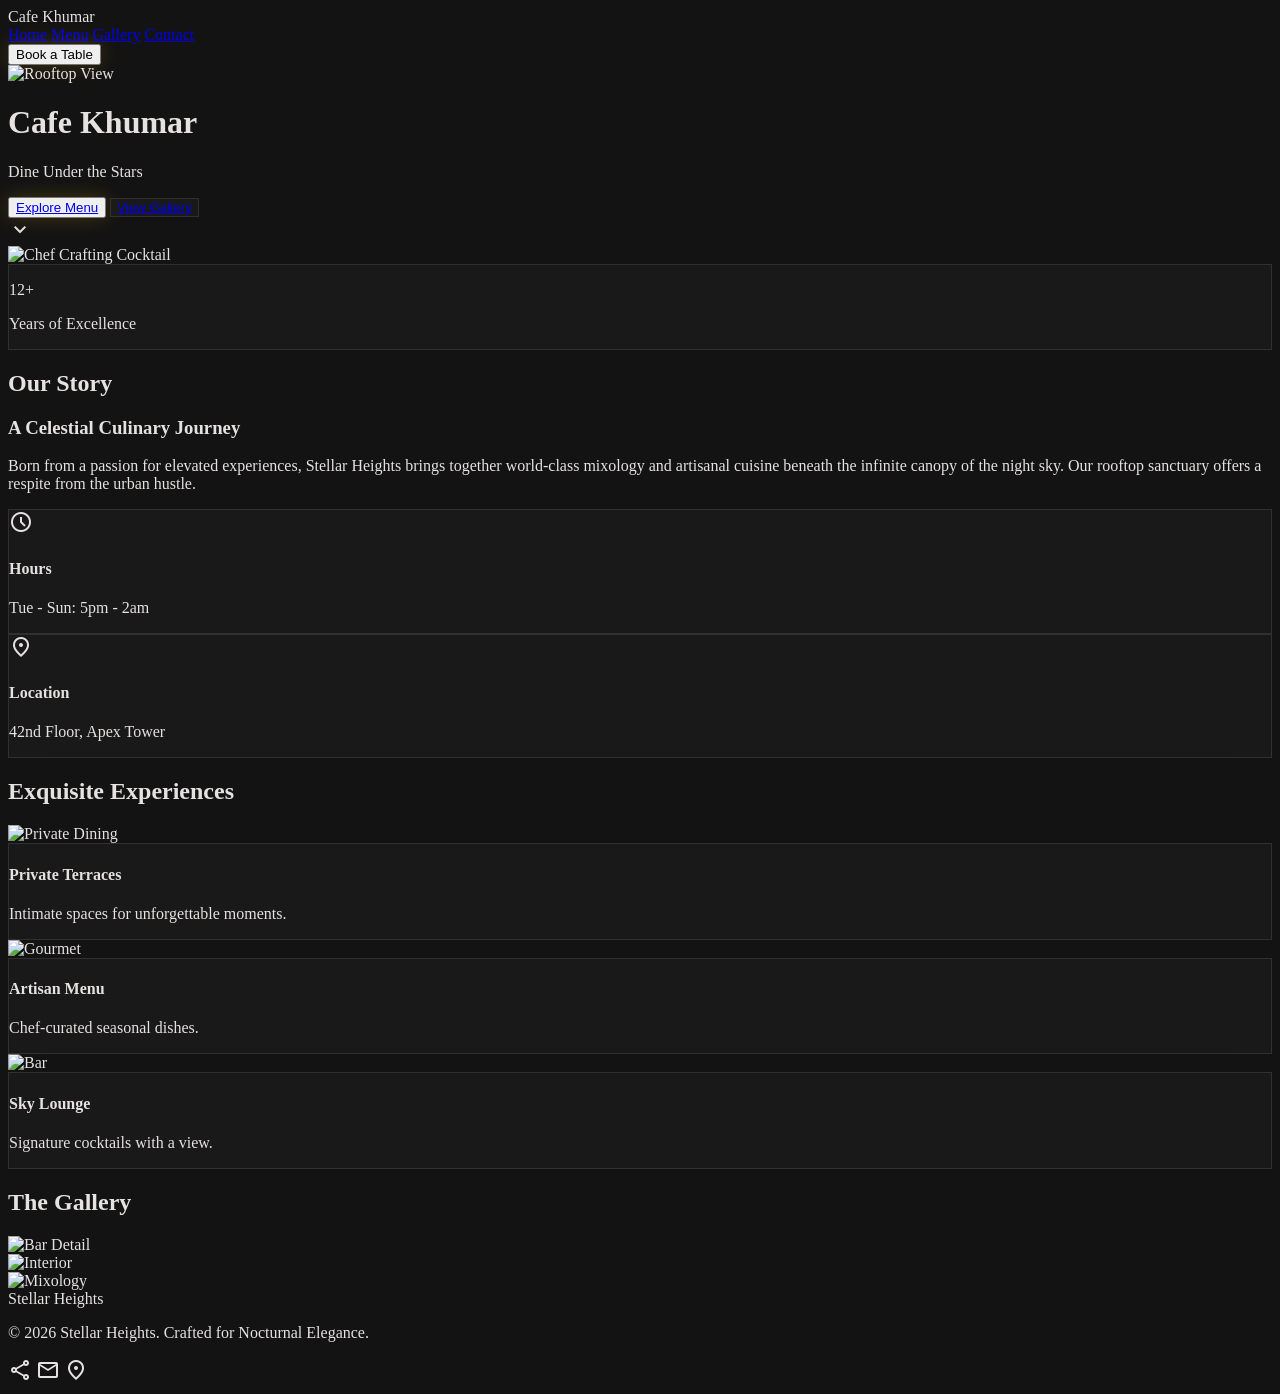
==== commit edbcca17: "final" ====
--- a/index.html
+++ b/index.html
@@ -1,275 +1,202 @@
 <!DOCTYPE html>
-
-<html class="dark" lang="en"><head>
-<meta charset="utf-8"/>
-<meta content="width=device-width, initial-scale=1.0" name="viewport"/>
-<script src="https://cdn.tailwindcss.com?plugins=forms,container-queries"></script>
-<link href="https://fonts.googleapis.com/css2?family=Montserrat:wght@400;500;600;700&amp;family=Playfair+Display:wght@600;700&amp;display=swap" rel="stylesheet"/>
-<link href="https://fonts.googleapis.com/css2?family=Material+Symbols+Outlined:wght,FILL@100..700,0..1&amp;display=swap" rel="stylesheet"/>
-<link href="https://fonts.googleapis.com/css2?family=Material+Symbols+Outlined:wght,FILL@100..700,0..1&amp;display=swap" rel="stylesheet"/>
-<script id="tailwind-config">
-    tailwind.config = {
-      darkMode: "class",
-      theme: {
-        extend: {
-          "colors": {
-            "error-container": "#93000a",
-            "surface-dim": "#131313",
-            "secondary-fixed-dim": "#e9c349",
-            "primary-container": "#ffb800",
-            "on-error": "#690005",
-            "secondary-container": "#af8d11",
-            "on-tertiary-fixed": "#001f27",
-            "surface-container": "#201f1f",
-            "on-tertiary": "#003641",
-            "surface-container-lowest": "#0e0e0e",
-            "on-secondary-fixed-variant": "#574500",
-            "on-tertiary-fixed-variant": "#004e5d",
-            "background": "#131313",
-            "on-background": "#e5e2e1",
-            "inverse-surface": "#e5e2e1",
-            "surface": "#131313",
-            "outline": "#9e8f78",
-            "error": "#ffb4ab",
-            "primary": "#ffdca1",
-            "on-error-container": "#ffdad6",
-            "primary-fixed-dim": "#ffba20",
-            "on-primary-container": "#6b4c00",
-            "surface-bright": "#3a3939",
-            "tertiary-fixed-dim": "#17d8ff",
-            "on-primary": "#412d00",
-            "outline-variant": "#514532",
-            "surface-container-high": "#2a2a2a",
-            "tertiary-container": "#00d7fe",
-            "surface-tint": "#ffba20",
-            "primary-fixed": "#ffdea8",
-            "secondary": "#e9c349",
-            "surface-container-low": "#1c1b1b",
-            "on-surface-variant": "#d5c4ab",
-            "surface-container-highest": "#353534",
-            "on-tertiary-container": "#005a6b",
-            "on-surface": "#e5e2e1",
-            "on-primary-fixed": "#271900",
-            "secondary-fixed": "#ffe088",
-            "surface-variant": "#353534",
-            "on-secondary": "#3c2f00",
-            "tertiary": "#abebff",
-            "tertiary-fixed": "#b0ecff",
-            "on-secondary-fixed": "#241a00",
-            "on-primary-fixed-variant": "#5e4200",
-            "inverse-primary": "#7c5800",
-            "on-secondary-container": "#342800",
-            "inverse-on-surface": "#313030"
-          },
-          "borderRadius": {
-            "DEFAULT": "0.25rem",
-            "lg": "0.5rem",
-            "xl": "0.75rem",
-            "full": "9999px"
-          },
-          "spacing": {
-            "gutter": "24px",
-            "margin-desktop": "64px",
-            "unit": "8px",
-            "margin-mobile": "20px",
-            "container-max": "1280px"
-          },
-          "fontFamily": {
-            "headline-xl": ["Playfair Display"],
-            "label-sm": ["Montserrat"],
-            "headline-xl-mobile": ["Playfair Display"],
-            "headline-md": ["Playfair Display"],
-            "label-lg": ["Montserrat"],
-            "body-md": ["Montserrat"],
-            "headline-lg": ["Playfair Display"],
-            "body-lg": ["Montserrat"]
-          },
-          "fontSize": {
-            "headline-xl": ["64px", {"lineHeight": "1.1", "letterSpacing": "-0.02em", "fontWeight": "700"}],
-            "label-sm": ["12px", {"lineHeight": "1.0", "letterSpacing": "0.05em", "fontWeight": "500"}],
-            "headline-xl-mobile": ["40px", {"lineHeight": "1.2", "fontWeight": "700"}],
-            "headline-md": ["32px", {"lineHeight": "1.3", "fontWeight": "600"}],
-            "label-lg": ["14px", {"lineHeight": "1.0", "letterSpacing": "0.1em", "fontWeight": "600"}],
-            "body-md": ["16px", {"lineHeight": "1.6", "fontWeight": "400"}],
-            "headline-lg": ["48px", {"lineHeight": "1.2", "fontWeight": "600"}],
-            "body-lg": ["18px", {"lineHeight": "1.6", "letterSpacing": "0.01em", "fontWeight": "400"}]
-          }
-        },
-      },
-    }
-  </script>
-<style>
-    .glass-card {
-      background: rgba(53, 53, 52, 0.4);
-      backdrop-filter: blur(20px);
-      border: 1px solid rgba(255, 255, 255, 0.05);
-    }
-    .amber-glow {
-      box-shadow: 0 0 20px rgba(255, 184, 0, 0.2);
-    }
-    .amber-glow-hover:hover {
-      box-shadow: 0 0 30px rgba(255, 184, 0, 0.4);
-    }
-    .no-scrollbar::-webkit-scrollbar {
-      display: none;
-    }
-  </style>
+<html class="dark" lang="en">
+<head>
+    <meta charset="utf-8">
+    <meta content="width=device-width, initial-scale=1.0" name="viewport">
+    <title>Stellar Heights | Cafe Khumar</title>
+    <script src="https://cdn.tailwindcss.com?plugins=forms,container-queries"></script>
+    <link href="https://fonts.googleapis.com/css2?family=Montserrat:wght@400;500;600;700&family=Playfair+Display:wght@600;700&display=swap" rel="stylesheet">
+    <link href="https://fonts.googleapis.com/css2?family=Material+Symbols+Outlined:wght,FILL@100..700,0..1&display=swap" rel="stylesheet">
+    <style>
+        .material-symbols-outlined {
+            font-variation-settings: 'FILL' 0, 'wght' 400, 'GRAD' 0, 'opsz' 24;
+        }
+        .glass-card {
+            background: rgba(32, 31, 31, 0.6);
+            backdrop-filter: blur(20px);
+            border: 1px solid rgba(255, 255, 255, 0.1);
+        }
+        .amber-glow {
+            box-shadow: 0 0 20px rgba(255, 184, 0, 0.2);
+        }
+        .amber-glow-hover:hover {
+            box-shadow: 0 0 30px rgba(255, 184, 0, 0.4);
+        }
+        body {
+            background-color: #131313;
+            color: #e5e2e1;
+            scroll-behavior: smooth;
+        }
+        .no-scrollbar::-webkit-scrollbar {
+            display: none;
+        }
+        .no-scrollbar {
+            -ms-overflow-style: none;
+            scrollbar-width: none;
+        }
+    </style>
+    <script>
+        tailwind.config = {
+            darkMode: "class",
+            theme: {
+                extend: {
+                    colors: {
+                        "primary": "#ffdca1",
+                        "primary-container": "#ffb800",
+                        "on-primary-container": "#412d00",
+                        "surface": "#131313",
+                        "surface-container": "#201f1f",
+                        "on-surface": "#e5e2e1",
+                        "on-surface-variant": "#d5c4ab",
+                        "outline-variant": "#514532",
+                    },
+                    fontFamily: {
+                        "headline": ["Playfair Display", "serif"],
+                        "body": ["Montserrat", "sans-serif"],
+                    },
+                    maxWidth: {
+                        "container-max": "1280px"
+                    }
+                }
+            }
+        }
+    </script>
 </head>
-<body class="bg-background text-on-background selection:bg-primary-container selection:text-on-primary-container">
-<!-- TopNavBar Component -->
-<header class="fixed top-0 w-full z-50 bg-surface-container/60 backdrop-blur-md border-b border-white/10 shadow-xl">
-<nav class="flex justify-between items-center px-gutter py-4 max-w-container-max mx-auto">
-<div class="font-headline-md text-headline-md font-bold tracking-tight text-primary dark:text-primary">Stellar Heights</div>
-<!-- Desktop Navigation -->
-<div class="hidden md:flex items-center gap-8">
-<a class="font-label-lg text-label-lg text-on-surface-variant dark:text-on-surface-variant hover:text-primary transition-colors duration-300" href="#">Menu</a>
-<a class="font-label-lg text-label-lg text-on-surface-variant dark:text-on-surface-variant hover:text-primary transition-colors duration-300" href="#">About</a>
-<a class="font-label-lg text-label-lg text-primary dark:text-primary relative after:content-[''] after:absolute after:-bottom-2 after:left-1/2 after:-translate-x-1/2 after:w-1 after:h-1 after:bg-primary after:rounded-full after:shadow-[0_0_8px_#ffb800]" href="#">Gallery</a>
-<a class="font-label-lg text-label-lg text-on-surface-variant dark:text-on-surface-variant hover:text-primary transition-colors duration-300" href="#">Events</a>
-<a class="font-label-lg text-label-lg text-on-surface-variant dark:text-on-surface-variant hover:text-primary transition-colors duration-300" href="#">Contact</a>
+<body class="bg-surface text-on-surface font-body">
+
+    <!-- Navigation -->
+    <nav class="fixed top-0 w-full z-50 bg-surface/80 backdrop-blur-3xl border-b border-white/10">
+        <div class="flex justify-between items-center px-6 py-4 max-w-container-max mx-auto">
+            <div class="font-headline text-2xl font-bold tracking-tight text-primary">Cafe Khumar</div>
+            <div class="hidden md:flex items-center gap-8">
+<a class="text-sm font-semibold text-on-surface-variant hover:text-primary transition-colors" href="index.html">Home</a>
+<a class="text-sm font-semibold text-on-surface-variant hover:text-primary transition-colors" href="menu.html">Menu</a>
+<a class="text-sm font-semibold text-on-surface-variant hover:text-primary transition-colors" href="gallery.html">Gallery</a>
+<a class="text-sm font-semibold text-on-surface-variant hover:text-primary transition-colors" href="gallery.html#contact">Contact</a>
 </div>
-<div class="flex items-center gap-4">
-<div class="hidden md:flex items-center gap-4 text-on-surface-variant">
-<span class="material-symbols-outlined cursor-pointer hover:text-primary transition-colors">shopping_cart</span>
-<span class="material-symbols-outlined cursor-pointer hover:text-primary transition-colors">person</span>
-</div>
-<button class="bg-primary-container text-on-primary-container px-6 py-2 rounded-full font-label-lg text-label-lg font-bold amber-glow-hover active:scale-95 transition-all duration-200">Book a Table</button>
-</div>
-</nav>
-</header>
-<main class="pt-24 pb-20">
-<!-- Hero Section / Header -->
-<section class="max-w-container-max mx-auto px-gutter mb-16 text-center">
-<h1 class="font-headline-xl text-headline-xl mb-4 text-primary">Nocturnal Elegance</h1>
-<p class="font-body-lg text-body-lg text-on-surface-variant max-w-2xl mx-auto">Immerse yourself in the golden glow of our rooftop sanctuary. From curated plates to the sprawling city skyline, every view is a masterpiece.</p>
-</section>
-<!-- Gallery Section (Bento Grid Style) -->
-<section class="max-w-container-max mx-auto px-gutter mb-24">
-<div class="grid grid-cols-1 md:grid-cols-4 grid-rows-2 gap-4 h-auto md:h-[800px]">
-<!-- Main Feature -->
-<div class="md:col-span-2 md:row-span-2 relative group overflow-hidden rounded-xl glass-card">
-<img class="w-full h-full object-cover transition-transform duration-700 group-hover:scale-110" data-alt="A luxurious rooftop lounge at twilight featuring warm amber string lights reflecting off dark glass surfaces. Sophisticated patrons enjoy cocktails against a backdrop of a sprawling city skyline with deep blue and purple hues. The mood is intimate and premium, capturing a high-end nocturnal atmosphere." src="https://lh3.googleusercontent.com/aida-public/[base64]"/>
-<div class="absolute inset-0 bg-gradient-to-t from-black/80 via-transparent to-transparent opacity-0 group-hover:opacity-100 transition-opacity duration-300 flex items-end p-8">
-<div class="text-white">
-<span class="font-label-sm text-label-sm text-primary uppercase tracking-widest">Atmosphere</span>
-<h3 class="font-headline-md text-headline-md">Skyline Terrace</h3>
-</div>
-</div>
-</div>
-<!-- Food Feature -->
-<div class="md:col-span-2 relative group overflow-hidden rounded-xl glass-card">
-<img class="w-full h-full object-cover transition-transform duration-700 group-hover:scale-110" data-alt="A close-up shot of an artisan gourmet dish featuring seared scallops with vibrant edible flowers and microgreens, served on a matte black ceramic plate. The lighting is low and dramatic, highlighting the textures and colors with a warm golden glow. The aesthetic is sophisticated and culinary-focused, echoing dark modern elegance." src="https://lh3.googleusercontent.com/aida-public/[base64]"/>
-<div class="absolute inset-0 bg-gradient-to-t from-black/80 via-transparent to-transparent opacity-0 group-hover:opacity-100 transition-opacity duration-300 flex items-end p-6">
-<h3 class="font-headline-md text-headline-md text-white">Signature Plates</h3>
-</div>
-</div>
-<!-- Bar Detail -->
-<div class="relative group overflow-hidden rounded-xl glass-card">
-<img class="w-full h-full object-cover transition-transform duration-700 group-hover:scale-110" data-alt="A masterfully crafted cocktail being prepared at a dark, marble-topped bar with backlit amber shelves holding premium spirits. A professional bartender's hands are seen delicately garnishing a glass, with soft bokeh from warm interior lighting creating a sense of luxury and exclusive nighttime leisure." src="https://lh3.googleusercontent.com/aida-public/[base64]"/>
-<div class="absolute inset-0 bg-gradient-to-t from-black/80 via-transparent to-transparent opacity-0 group-hover:opacity-100 transition-opacity duration-300 flex items-center justify-center">
-<span class="material-symbols-outlined text-primary text-4xl">zoom_in</span>
-</div>
-</div>
-<!-- Interior View -->
-<div class="relative group overflow-hidden rounded-xl glass-card">
-<img class="w-full h-full object-cover transition-transform duration-700 group-hover:scale-110" data-alt="The interior of a high-end rooftop bar at midnight, featuring velvet lounge chairs in deep tones and dark wood tables. Floor-to-ceiling windows reveal distant city lights, while the foreground is bathed in a warm, low-intensity golden light. The atmosphere is quiet, exclusive, and worldly, defined by shadows and translucent layers." src="https://lh3.googleusercontent.com/aida-public/[base64]"/>
-<div class="absolute inset-0 bg-gradient-to-t from-black/80 via-transparent to-transparent opacity-0 group-hover:opacity-100 transition-opacity duration-300 flex items-center justify-center">
-<span class="material-symbols-outlined text-primary text-4xl">zoom_in</span>
-</div>
-</div>
-</div>
-</section>
-<!-- Contact Section -->
-<section class="max-w-container-max mx-auto px-gutter mb-24">
-<div class="grid grid-cols-1 lg:grid-cols-2 gap-12 items-start">
-<!-- Info & Socials -->
-<div class="space-y-12">
-<div>
-<h2 class="font-headline-lg text-headline-lg text-primary mb-6">Find Your Zenith</h2>
-<p class="font-body-lg text-body-lg text-on-surface-variant mb-8">Located atop the Celestial Plaza, Stellar Heights offers more than just a meal—it's a destination for the soul. Reach out to coordinate your next exclusive event or private dining experience.</p>
-<div class="space-y-6">
-<div class="flex items-start gap-4">
-<div class="w-12 h-12 rounded-full glass-card flex items-center justify-center text-primary shrink-0">
-<span class="material-symbols-outlined">location_on</span>
-</div>
-<div>
-<h4 class="font-label-lg text-label-lg text-on-surface">The Celestial Plaza</h4>
-<p class="font-body-md text-body-md text-on-surface-variant">42nd Floor, Penthouse Level<br/>Avenue of Stars, NY 10001</p>
-</div>
-</div>
-<div class="flex items-start gap-4">
-<div class="w-12 h-12 rounded-full glass-card flex items-center justify-center text-primary shrink-0">
-<span class="material-symbols-outlined">call</span>
-</div>
-<div>
-<h4 class="font-label-lg text-label-lg text-on-surface">Direct Line</h4>
-<p class="font-body-md text-body-md text-on-surface-variant">+1 (555) 888-9000</p>
-</div>
-</div>
-<div class="flex items-start gap-4">
-<div class="w-12 h-12 rounded-full glass-card flex items-center justify-center text-primary shrink-0">
-<span class="material-symbols-outlined">mail</span>
-</div>
-<div>
-<h4 class="font-label-lg text-label-lg text-on-surface">Electronic Inquiries</h4>
-<p class="font-body-md text-body-md text-on-surface-variant">concierge@stellarheights.com</p>
-</div>
-</div>
-</div>
-</div>
-<!-- Social Icons -->
-<div>
-<h4 class="font-label-lg text-label-lg text-primary uppercase tracking-widest mb-6">Social Connections</h4>
-<div class="flex gap-4">
-<a class="w-12 h-12 rounded-full glass-card flex items-center justify-center text-on-surface-variant hover:text-primary hover:border-primary/50 transition-all duration-300" href="#">
-<span class="material-symbols-outlined">share</span>
-</a>
-<a class="w-12 h-12 rounded-full glass-card flex items-center justify-center text-on-surface-variant hover:text-primary hover:border-primary/50 transition-all duration-300" href="#">
-<span class="material-symbols-outlined">photo_camera</span>
-</a>
-<a class="w-12 h-12 rounded-full glass-card flex items-center justify-center text-on-surface-variant hover:text-primary hover:border-primary/50 transition-all duration-300" href="#">
-<span class="material-symbols-outlined">movie</span>
-</a>
-</div>
-</div>
-</div>
-<!-- Map Embed -->
-<div class="glass-card p-4 rounded-3xl amber-glow h-[500px] lg:h-[600px] overflow-hidden">
-<div class="w-full h-full rounded-2xl overflow-hidden bg-surface-container relative">
-<!-- Simulated Map Visual -->
-<img class="w-full h-full object-cover grayscale opacity-50 contrast-125" data-alt="A stylized map view of Manhattan at night with golden light traces representing main avenues and deep navy blocks for the buildings. The image has a clean, professional cartography aesthetic with a custom dark mode filter and a glowing amber pin highlighting a specific rooftop location in the heart of the city." data-location="New York" src="https://lh3.googleusercontent.com/aida-public/[base64]"/>
-<div class="absolute inset-0 flex items-center justify-center pointer-events-none">
-<div class="w-12 h-12 bg-primary rounded-full flex items-center justify-center animate-pulse shadow-[0_0_20px_rgba(255,184,0,0.8)]">
-<span class="material-symbols-outlined text-on-primary" style="font-variation-settings: 'FILL' 1;">location_on</span>
-</div>
-</div>
-<div class="absolute bottom-6 left-6 right-6 p-4 glass-card rounded-xl border border-white/10">
-<span class="font-label-lg text-label-lg text-primary">Interactive Map</span>
-<p class="font-label-sm text-label-sm text-on-surface-variant">Tap to view directions and nearby parking.</p>
-</div>
-</div>
-</div>
-</div>
-</section>
-</main>
-<!-- Floating Action Button -->
-<a class="fixed bottom-8 right-8 z-[70] w-16 h-16 bg-[#25D366] rounded-full flex items-center justify-center shadow-2xl hover:scale-110 active:scale-95 transition-all duration-300 group" href="https://wa.me/15558889000">
-<span class="material-symbols-outlined text-white text-3xl" style="font-variation-settings: 'FILL' 1;">chat</span>
-<span class="absolute right-20 bg-surface-container text-primary font-label-lg text-label-lg px-4 py-2 rounded-lg whitespace-nowrap opacity-0 group-hover:opacity-100 transition-opacity border border-primary/20 pointer-events-none">Inquire on WhatsApp</span>
-</a>
-<!-- Footer Component -->
-<footer class="w-full bg-surface-container-lowest dark:bg-surface-container-lowest border-t border-outline-variant/30">
-<div class="max-w-container-max mx-auto px-gutter py-12 flex flex-col md:flex-row justify-between items-center gap-8">
-<div class="flex flex-col items-center md:items-start gap-4">
-<div class="font-headline-md text-headline-md text-primary">Stellar Heights</div>
-<p class="font-body-md text-body-md text-on-surface-variant text-center md:text-left">© 2024 Stellar Heights. All rights reserved. Crafted for Nocturnal Elegance.</p>
-</div>
-<div class="flex flex-wrap justify-center gap-8">
-<a class="font-label-sm text-label-sm text-on-surface-variant hover:text-primary transition-colors duration-200" href="#">Privacy Policy</a>
-<a class="font-label-sm text-label-sm text-on-surface-variant hover:text-primary transition-colors duration-200" href="#">Terms of Service</a>
-<a class="font-label-sm text-label-sm text-on-surface-variant hover:text-primary transition-colors duration-200" href="#">Liquor License</a>
-<a class="font-label-sm text-label-sm text-on-surface-variant hover:text-primary transition-colors duration-200" href="#">Careers</a>
-</div>
-</div>
-</footer>
-</body></html>
+            <button class="bg-primary-container text-on-primary-container px-6 py-2 rounded-full text-sm font-bold hover:scale-105 transition-all amber-glow">Book a Table</button>
+        </div>
+    </nav>
+
+    <!-- Hero Section -->
+    <header class="relative h-screen w-full flex items-center justify-center overflow-hidden">
+        <div class="absolute inset-0 z-0">
+            <img alt="Rooftop View" class="w-full h-full object-cover" src="https://lh3.googleusercontent.com/aida-public/[base64]">
+            <div class="absolute inset-0 bg-gradient-to-b from-transparent via-surface/40 to-surface"></div>
+        </div>
+        <div class="relative z-10 text-center px-6 max-w-4xl">
+            <h1 class="font-headline text-6xl md:text-8xl text-primary mb-4 drop-shadow-2xl">Cafe Khumar</h1>
+            <p class="font-headline text-3xl md:text-5xl text-on-surface mb-8 italic">Dine Under the Stars</p>
+            <div class="flex flex-col md:flex-row gap-4 justify-center items-center">
+                <button class="bg-primary-container text-on-primary-container px-10 py-4 rounded-full font-bold hover:scale-105 transition-all amber-glow"><a href="menu.html">Explore Menu</a></button>
+                <button class="glass-card border border-primary/30 text-primary px-10 py-4 rounded-full font-bold hover:bg-primary/10 transition-all"><a href="gallery.html">View Gallery</a></button>
+            </div>
+        </div>
+        <div class="absolute bottom-10 left-1/2 -translate-x-1/2 animate-bounce">
+            <span class="material-symbols-outlined text-primary text-4xl">expand_more</span>
+        </div>
+    </header>
+
+    <!-- About Section -->
+    <section class="py-24 px-6 max-w-container-max mx-auto" id="about">
+        <div class="grid grid-cols-1 lg:grid-cols-2 gap-16 items-center">
+            <div class="relative">
+                <img alt="Chef Crafting Cocktail" class="rounded-xl shadow-2xl relative z-10" src="https://lh3.googleusercontent.com/aida-public/[base64]">
+                <div class="absolute -bottom-6 -right-6 glass-card p-8 rounded-xl z-20 border-primary/20">
+                    <p class="font-headline text-4xl text-primary">12+</p>
+                    <p class="text-xs uppercase tracking-widest text-on-surface-variant">Years of Excellence</p>
+                </div>
+            </div>
+            <div class="space-y-8">
+                <div>
+                    <h2 class="text-sm text-primary uppercase tracking-[0.3em] mb-4">Our Story</h2>
+                    <h3 class="font-headline text-5xl mb-6">A Celestial Culinary Journey</h3>
+                    <p class="text-lg text-on-surface-variant leading-relaxed">
+                        Born from a passion for elevated experiences, Stellar Heights brings together world-class mixology and artisanal cuisine beneath the infinite canopy of the night sky. Our rooftop sanctuary offers a respite from the urban hustle.
+                    </p>
+                </div>
+                <div class="grid grid-cols-2 gap-8 pt-4">
+                    <div class="glass-card p-6 rounded-xl border-outline-variant/30">
+                        <span class="material-symbols-outlined text-primary mb-3">schedule</span>
+                        <h4 class="font-bold text-primary mb-2">Hours</h4>
+                        <p class="text-sm text-on-surface-variant">Tue - Sun: 5pm - 2am</p>
+                    </div>
+                    <div class="glass-card p-6 rounded-xl border-outline-variant/30">
+                        <span class="material-symbols-outlined text-primary mb-3">location_on</span>
+                        <h4 class="font-bold text-primary mb-2">Location</h4>
+                        <p class="text-sm text-on-surface-variant">42nd Floor, Apex Tower</p>
+                    </div>
+                </div>
+            </div>
+        </div>
+    </section>
+
+    <!-- Experience Cards -->
+    <section class="bg-surface-container/30 py-24">
+        <div class="max-w-container-max mx-auto px-6 text-center mb-16">
+            <h2 class="font-headline text-5xl mb-4">Exquisite Experiences</h2>
+            <div class="w-24 h-1 bg-primary mx-auto rounded-full shadow-[0_0_10px_#ffb800]"></div>
+        </div>
+        <div class="max-w-container-max mx-auto px-6 grid grid-cols-1 md:grid-cols-3 gap-8">
+            <div class="group relative overflow-hidden rounded-xl h-[450px]">
+                <img alt="Private Dining" class="absolute inset-0 w-full h-full object-cover group-hover:scale-110 transition-transform duration-700" src="https://lh3.googleusercontent.com/aida-public/[base64]">
+                <div class="absolute inset-0 bg-gradient-to-t from-black via-transparent to-transparent"></div>
+                <div class="absolute bottom-0 p-8 glass-card border-none bg-black/40 backdrop-blur-md w-full">
+                    <h4 class="font-headline text-2xl text-primary mb-2">Private Terraces</h4>
+                    <p class="text-sm text-on-surface-variant">Intimate spaces for unforgettable moments.</p>
+                </div>
+            </div>
+            <!-- Card 2 (Artisan) -->
+            <div class="group relative overflow-hidden rounded-xl h-[450px]">
+                <img alt="Gourmet" class="absolute inset-0 w-full h-full object-cover group-hover:scale-110 transition-transform duration-700" src="https://lh3.googleusercontent.com/aida-public/[base64]">
+                <div class="absolute bottom-0 p-8 glass-card border-none bg-black/40 backdrop-blur-md w-full">
+                    <h4 class="font-headline text-2xl text-primary mb-2">Artisan Menu</h4>
+                    <p class="text-sm text-on-surface-variant">Chef-curated seasonal dishes.</p>
+                </div>
+            </div>
+            <!-- Card 3 (Lounge) -->
+            <div class="group relative overflow-hidden rounded-xl h-[450px]">
+                <img alt="Bar" class="absolute inset-0 w-full h-full object-cover group-hover:scale-110 transition-transform duration-700" src="https://lh3.googleusercontent.com/aida-public/[base64]">
+                <div class="absolute bottom-0 p-8 glass-card border-none bg-black/40 backdrop-blur-md w-full">
+                    <h4 class="font-headline text-2xl text-primary mb-2">Sky Lounge</h4>
+                    <p class="text-sm text-on-surface-variant">Signature cocktails with a view.</p>
+                </div>
+            </div>
+        </div>
+    </section>
+
+    <!-- Gallery Section -->
+    <section class="py-24" id="gallery">
+        <div class="max-w-container-max mx-auto px-6 mb-12">
+            <h2 class="font-headline text-5xl">The Gallery</h2>
+        </div>
+        <div class="flex overflow-x-auto gap-4 pb-8 no-scrollbar px-6">
+            <div class="min-w-[400px] h-[500px] rounded-xl overflow-hidden shadow-2xl flex-shrink-0 transition-transform hover:scale-[1.02]">
+                <img alt="Bar Detail" class="w-full h-full object-cover" src="https://lh3.googleusercontent.com/aida-public/[base64]">
+            </div>
+            <div class="min-w-[600px] h-[500px] rounded-xl overflow-hidden shadow-2xl flex-shrink-0 transition-transform hover:scale-[1.02]">
+                <img alt="Interior" class="w-full h-full object-cover" src="https://lh3.googleusercontent.com/aida-public/[base64]">
+            </div>
+            <div class="min-w-[400px] h-[500px] rounded-xl overflow-hidden shadow-2xl flex-shrink-0 transition-transform hover:scale-[1.02]">
+                <img alt="Mixology" class="w-full h-full object-cover" src="https://lh3.googleusercontent.com/aida-public/[base64]">
+            </div>
+        </div>
+    </section>
+
+    <!-- Footer -->
+    <footer class="bg-surface-container py-12 border-t border-outline-variant/30" id="contact">
+        <div class="max-w-container-max mx-auto px-6 flex flex-col md:flex-row justify-between items-center gap-8">
+            <div class="text-center md:text-left">
+                <div class="font-headline text-3xl text-primary mb-2">Stellar Heights</div>
+                <p class="text-sm text-on-surface-variant">© 2026 Stellar Heights. Crafted for Nocturnal Elegance.</p>
+            </div>
+            <div class="flex gap-6">
+                <span class="material-symbols-outlined text-primary cursor-pointer hover:scale-110 transition-transform">share</span>
+                <span class="material-symbols-outlined text-primary cursor-pointer hover:scale-110 transition-transform">mail</span>
+                <span class="material-symbols-outlined text-primary cursor-pointer hover:scale-110 transition-transform">location_on</span>
+            </div>
+        </div>
+    </footer>
+
+</body>
+</html>
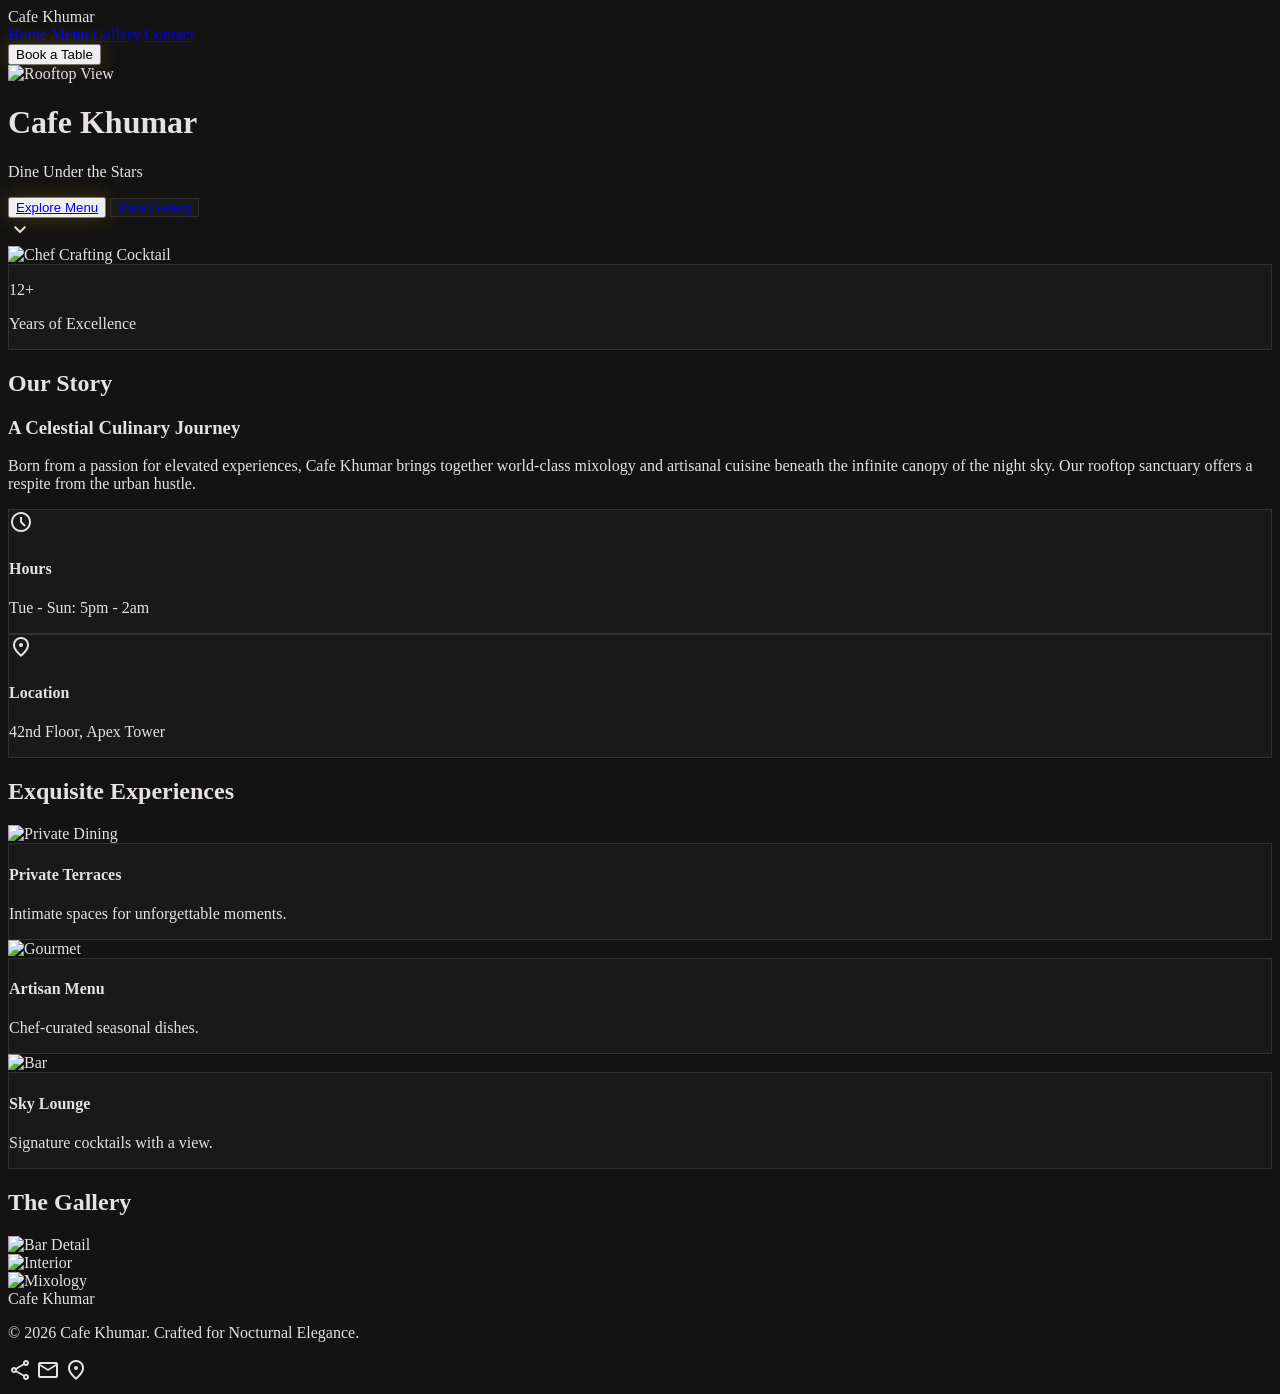
==== commit 383f4054: "final" ====
--- a/index.html
+++ b/index.html
@@ -3,7 +3,7 @@
 <head>
     <meta charset="utf-8">
     <meta content="width=device-width, initial-scale=1.0" name="viewport">
-    <title>Stellar Heights | Cafe Khumar</title>
+    <title>Cafe Khumar | Cafe Khumar</title>
     <script src="https://cdn.tailwindcss.com?plugins=forms,container-queries"></script>
     <link href="https://fonts.googleapis.com/css2?family=Montserrat:wght@400;500;600;700&family=Playfair+Display:wght@600;700&display=swap" rel="stylesheet">
     <link href="https://fonts.googleapis.com/css2?family=Material+Symbols+Outlined:wght,FILL@100..700,0..1&display=swap" rel="stylesheet">
@@ -112,7 +112,7 @@
                     <h2 class="text-sm text-primary uppercase tracking-[0.3em] mb-4">Our Story</h2>
                     <h3 class="font-headline text-5xl mb-6">A Celestial Culinary Journey</h3>
                     <p class="text-lg text-on-surface-variant leading-relaxed">
-                        Born from a passion for elevated experiences, Stellar Heights brings together world-class mixology and artisanal cuisine beneath the infinite canopy of the night sky. Our rooftop sanctuary offers a respite from the urban hustle.
+                        Born from a passion for elevated experiences, Cafe Khumar brings together world-class mixology and artisanal cuisine beneath the infinite canopy of the night sky. Our rooftop sanctuary offers a respite from the urban hustle.
                     </p>
                 </div>
                 <div class="grid grid-cols-2 gap-8 pt-4">
@@ -187,8 +187,8 @@
     <footer class="bg-surface-container py-12 border-t border-outline-variant/30" id="contact">
         <div class="max-w-container-max mx-auto px-6 flex flex-col md:flex-row justify-between items-center gap-8">
             <div class="text-center md:text-left">
-                <div class="font-headline text-3xl text-primary mb-2">Stellar Heights</div>
-                <p class="text-sm text-on-surface-variant">© 2026 Stellar Heights. Crafted for Nocturnal Elegance.</p>
+                <div class="font-headline text-3xl text-primary mb-2">Cafe Khumar</div>
+                <p class="text-sm text-on-surface-variant">© 2026 Cafe Khumar. Crafted for Nocturnal Elegance.</p>
             </div>
             <div class="flex gap-6">
                 <span class="material-symbols-outlined text-primary cursor-pointer hover:scale-110 transition-transform">share</span>
